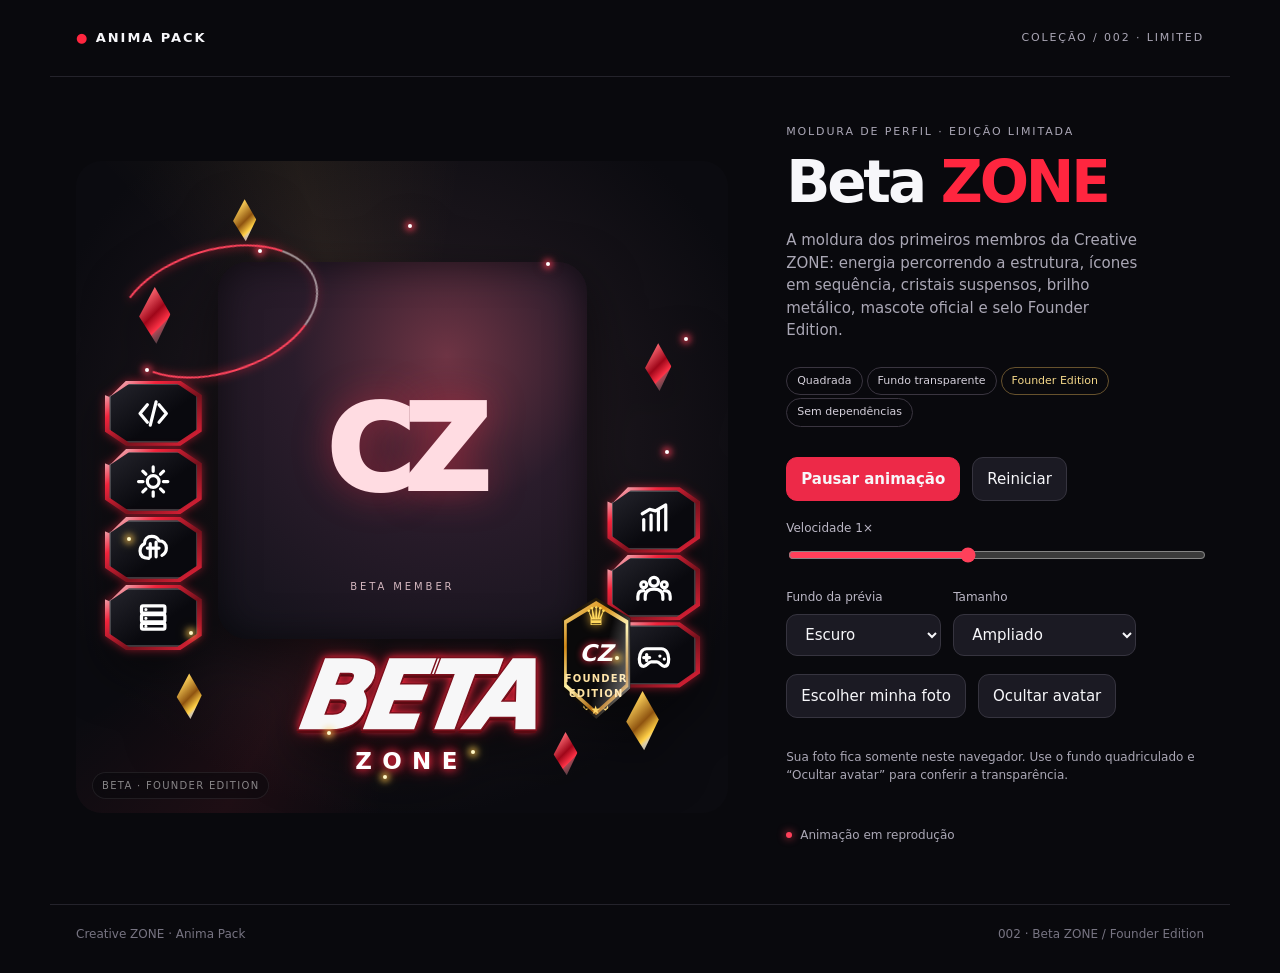
==== animations/beta-zone-frame/index.html @ 99d164d5 "feat: add animated Beta ZONE demo" ====
<!doctype html><html lang="pt-BR"><head><meta charset="utf-8"><meta name="viewport" content="width=device-width,initial-scale=1"><meta name="color-scheme" content="dark"><title>Beta ZONE · Founder Edition · Anima Pack</title><style>:root{--red:#ff263f;--red2:#ff5b70;--gold:#ffd25d;--ink:#09090e;--panel:#14141b;--muted:#aaa7b5}*{box-sizing:border-box}html,body{margin:0;min-height:100%;background:#09090d;color:#f7f7fa;font:15px/1.5 Inter,ui-sans-serif,system-ui,-apple-system,BlinkMacSystemFont,"Segoe UI",sans-serif}button,input,select{font:inherit}button,select,.upload{color:inherit;border:1px solid #36343f;background:#1b1a23;border-radius:11px;padding:10px 14px;cursor:pointer}button:hover,.upload:hover{border-color:#ff5269}button:focus-visible,select:focus-visible,.upload:focus-within,input:focus-visible{outline:2px solid #ff5b71;outline-offset:4px}header{max-width:1180px;margin:auto;padding:28px 26px;display:flex;justify-content:space-between;align-items:center;border-bottom:1px solid #24232b}.brand{font-weight:800;letter-spacing:.15em;font-size:13px}.dot{color:var(--red)}.tag{font-size:11px;letter-spacing:.17em;color:#aaa6b5}main{max-width:1180px;margin:auto;padding:42px 26px 48px;display:grid;grid-template-columns:minmax(320px,1.28fr) minmax(280px,.82fr);gap:58px;align-items:center}.stage{position:relative;aspect-ratio:1;border-radius:26px;background:radial-gradient(circle at 50% 43%,#2b2025 0,#171319 48%,#0b0b10 76%);display:grid;place-items:center;overflow:hidden;isolation:isolate}.stage::before{content:"";position:absolute;inset:-30%;background:conic-gradient(from 90deg,transparent 0 26%,#ff304414 33%,transparent 40% 63%,#ffca5710 70%,transparent 78%);animation:stageAura 14s linear infinite}.stage.checker{background:conic-gradient(#2c2b34 25%,#202028 0 50%,#2c2b34 0 75%,#202028 0) 0 0/24px 24px}.stage.light{background:#eceaf0}.stage.light::before,.stage.checker::before{opacity:.35}.composition{position:relative;width:96%;aspect-ratio:1;transition:width .25s ease;filter:drop-shadow(0 20px 26px #0008)}.portrait{position:absolute;left:20.6%;top:14%;width:58.9%;height:60.2%;overflow:hidden;border-radius:8%;background:radial-gradient(circle at 62% 25%,#6e3444 0,#2a1c2b 42%,#12121a 100%);z-index:1;display:grid;place-items:center;box-shadow:inset 0 0 38px #0008}.portrait img{position:absolute;inset:0;width:100%;height:100%;object-fit:cover}.portrait .initials{font-size:clamp(54px,10vw,118px);font-weight:950;letter-spacing:-.08em;color:#ffdce2;text-shadow:0 0 38px #ff2f4966}.portrait::after{content:"BETA MEMBER";position:absolute;bottom:12%;font-size:10px;letter-spacing:.29em;color:#d4b7bf}.portrait.custom::after{display:none}.portrait.off{visibility:hidden}.layer{position:absolute;inset:0;width:100%;height:100%;object-fit:contain;pointer-events:none;transform-origin:center}.base{z-index:3;animation:frameBreathe 4.8s ease-in-out infinite}.energy-mask{z-index:4;position:absolute;inset:0;pointer-events:none;background:linear-gradient(105deg,transparent 18%,#fff0 34%,#fff 44%,#ff354f 49%,#ffd66b 52%,#fff 55%,#fff0 64%,transparent 80%);background-size:230% 100%;mix-blend-mode:screen;opacity:.62;-webkit-mask:url('assets/base-frame.webp') center/contain no-repeat;mask:url('assets/base-frame.webp') center/contain no-repeat;animation:energySweep 5.8s ease-in-out infinite}.cz-emblem{z-index:6;animation:emblemFloat 5.6s ease-in-out infinite,emblemPulse 7.2s ease-in-out infinite}.mascot{z-index:10;transform-origin:72% 37%;animation:mascotBreathe 5.2s ease-in-out infinite}/* Ícones laterais recriados em SVG/CSS para animação independente */.icon-stack{position:absolute;z-index:7;display:grid;gap:1.15%;pointer-events:none}.icon-stack.left{left:2.5%;top:33%;width:15.5%;height:43%}.icon-stack.right{right:2.4%;top:50%;width:14.8%;height:32%}.tech-icon{position:relative;display:grid;place-items:center;filter:drop-shadow(0 0 5px #ff263f88);animation:iconIdle 3.6s ease-in-out infinite}.tech-icon::before{content:"";position:absolute;inset:4%;background:linear-gradient(145deg,#25252d,#09090e 60%);clip-path:polygon(22% 0,78% 0,100% 22%,100% 78%,78% 100%,22% 100%,0 78%,0 22%);border-radius:8px;box-shadow:inset 0 0 0 2px #fff3}.tech-icon::after{content:"";position:absolute;inset:0;background:linear-gradient(145deg,#fff,#ff263f 28%,#79121d 60%,#ff263f);clip-path:polygon(22% 0,78% 0,100% 22%,100% 78%,78% 100%,22% 100%,0 78%,0 22%,5% 25%,5% 75%,25% 95%,75% 95%,95% 75%,95% 25%,75% 5%,25% 5%,5% 25%);opacity:.92}.tech-icon svg{position:relative;z-index:2;width:54%;height:54%;stroke:#fff;fill:none;stroke-width:2.2;stroke-linecap:round;stroke-linejoin:round}.tech-icon.active{animation:iconSequence 7.2s ease-in-out infinite}.i1{animation-delay:0s}.i2{animation-delay:.45s}.i3{animation-delay:.9s}.i4{animation-delay:1.35s}.i5{animation-delay:1.8s}.i6{animation-delay:2.25s}.i7{animation-delay:2.7s}/* Título BETA ZONE */.beta-title{position:absolute;z-index:8;left:23%;bottom:3.5%;width:57%;text-align:center;pointer-events:none;animation:titlePulse 7.2s ease-in-out infinite}.beta-title .beta{font-size:clamp(34px,8.5vw,94px);font-weight:1000;font-style:italic;line-height:.75;letter-spacing:-.08em;color:#f7f7f8;-webkit-text-stroke:1.5px #7d101d;text-shadow:0 3px 0 #5b0a12,0 0 9px #ff263f,0 0 18px #ff263f77;transform:skewX(-7deg)}.beta-title .zone{margin-top:10px;font-size:clamp(9px,2.1vw,23px);font-weight:900;letter-spacing:.45em;color:#fff;text-shadow:0 0 8px #ff263f,0 0 16px #ff263f}.title-sheen{position:absolute;inset:-15% -5%;background:linear-gradient(105deg,transparent 30%,#fff 45%,#ffdbe0 50%,transparent 62%);background-size:260% 100%;mix-blend-mode:screen;opacity:0;animation:sheen 7.2s ease-in-out infinite 3.1s;clip-path:polygon(0 30%,100% 30%,100% 90%,0 90%)}/* Founder badge em CSS */.badge{position:absolute;z-index:11;right:12.5%;bottom:13%;width:13%;aspect-ratio:.72;background:linear-gradient(160deg,#271b0b,#060607 38%,#171008);clip-path:polygon(50% 0,92% 17%,92% 75%,50% 100%,8% 75%,8% 17%);display:flex;flex-direction:column;align-items:center;justify-content:center;text-align:center;filter:drop-shadow(0 0 7px #ffbb3988);animation:badgeFloat 4.4s ease-in-out infinite,badgePulse 7.2s ease-in-out infinite}.badge::before{content:"";position:absolute;inset:3%;clip-path:inherit;background:linear-gradient(135deg,#fff2a5,#d48a17 28%,#fff3a7 50%,#a9620a 75%,#fff0a0);z-index:-2}.badge::after{content:"";position:absolute;inset:7%;clip-path:inherit;background:#0a090a;z-index:-1}.crown{font-size:clamp(12px,2.3vw,26px);color:#ffd95e;filter:drop-shadow(0 0 5px #ffbf36)}.badge strong{font-size:clamp(10px,2vw,23px);font-style:italic;color:white;text-shadow:0 0 7px #ff263f}.badge small{font-size:clamp(5px,.9vw,10px);font-weight:800;letter-spacing:.12em;color:#ffe3a2}.stars{font-size:clamp(6px,1.1vw,12px);color:#ffd35b;letter-spacing:.08em}.badge-sheen{position:absolute;inset:0;background:linear-gradient(105deg,transparent 25%,#fff9 45%,transparent 58%);background-size:270% 100%;clip-path:inherit;animation:sheen 7.2s ease-in-out infinite 4.45s}/* Cristais e fragmentos externos */.crystals{position:absolute;inset:0;z-index:9;pointer-events:none}.crystal{position:absolute;width:5%;aspect-ratio:.55;background:linear-gradient(135deg,#fff 0 10%,#ff6b75 16%,#9f0619 48%,#ff3347 68%,#fff3 70%);clip-path:polygon(50% 0,100% 48%,55% 100%,0 52%);filter:drop-shadow(0 0 6px #ff263f);animation:crystalFloat var(--d,3.8s) ease-in-out infinite var(--delay,0s)}.crystal.gold{background:linear-gradient(135deg,#fff5bd 0 10%,#ffd45c 18%,#8f5410 52%,#ffcf45 72%,#fff9 78%);filter:drop-shadow(0 0 7px #ffc948)}.c1{left:8%;top:18%;--d:4.1s}.c2{left:14%;bottom:13%;--d:3.4s;--delay:-1s;width:4%}.c3{right:7%;top:27%;--d:4.7s;--delay:-2s;width:4.2%}.c4{right:9%;bottom:8%;--d:3.9s;--delay:-1.5s;width:5.2%}.c5{left:23%;top:4%;--d:5s;--delay:-2.6s;width:3.7%}.c6{right:22%;bottom:4%;--d:4.4s;--delay:-.7s;width:3.8%}.orbit{position:absolute;left:4%;top:12%;width:33%;height:20%;border:2px solid #ff445d;border-left-color:transparent;border-right-color:#fff8;border-radius:50%;transform:rotate(-17deg);filter:drop-shadow(0 0 5px #ff263f);animation:orbitPulse 4.8s ease-in-out infinite}.mascot-sheen{position:absolute;z-index:12;inset:0;pointer-events:none;mix-blend-mode:screen;background:linear-gradient(108deg,transparent 35%,#fff 47%,#ffd4dc 50%,#fff0 61%);background-size:260% 100%;opacity:.65;clip-path:polygon(43% 0,100% 0,100% 58%,48% 62%);-webkit-mask:url('assets/mascot.webp') center/contain no-repeat;mask:url('assets/mascot.webp') center/contain no-repeat;animation:mascotShine 8.6s ease-in-out infinite 2s}.particles{position:absolute;inset:0;z-index:13;pointer-events:none}.spark{position:absolute;width:4px;height:4px;border-radius:50%;background:#fff;box-shadow:0 0 7px 2px #ff4058,0 0 14px #ff4058;animation:sparkRise var(--d,4s) ease-in-out infinite var(--delay,0s)}.spark.gold{background:#fff7c7;box-shadow:0 0 7px 2px #ffc84e,0 0 14px #ffc84e}@keyframes stageAura{to{transform:rotate(360deg)}}@keyframes frameBreathe{0%,100%{filter:brightness(.98) drop-shadow(0 0 5px #ff263744)}50%{filter:brightness(1.1) drop-shadow(0 0 12px #ff263788)}}@keyframes energySweep{0%,15%{background-position:160% 0;opacity:0}25%{opacity:.72}58%{opacity:.48}74%,100%{background-position:-80% 0;opacity:0}}@keyframes emblemFloat{0%,100%{transform:translateY(0) rotate(0)}50%{transform:translateY(-4px) rotate(-.5deg)}}@keyframes emblemPulse{0%,56%,100%{filter:brightness(1) drop-shadow(0 0 5px #ff334455)}64%,73%{filter:brightness(1.35) drop-shadow(0 0 15px #ff3344bb)}}@keyframes mascotBreathe{0%,100%{transform:translateY(0) scale(1)}50%{transform:translateY(-2.5px) scale(1.004)}}@keyframes titlePulse{0%,38%,100%{filter:brightness(1)}48%,58%{filter:brightness(1.35) drop-shadow(0 0 12px #ff3048cc)}}@keyframes badgeFloat{0%,100%{transform:translateY(0)}50%{transform:translateY(-3px)}}@keyframes badgePulse{0%,62%,100%{filter:brightness(1) drop-shadow(0 0 4px #ffbc4055)}72%,82%{filter:brightness(1.3) drop-shadow(0 0 15px #ffc34bbb)}}@keyframes iconIdle{0%,100%{transform:translateY(0)}50%{transform:translateY(-1.5px)}}@keyframes iconSequence{0%,8%,100%{filter:brightness(1) drop-shadow(0 0 5px #ff263f88);transform:scale(1)}12%,20%{filter:brightness(1.8) drop-shadow(0 0 11px #ff425b) drop-shadow(0 0 20px #ff425b);transform:scale(1.07)}26%{filter:brightness(1.05);transform:scale(1)}}@keyframes sheen{0%,37%{background-position:155% 0;opacity:0}45%{opacity:.85}58%{background-position:-55% 0;opacity:0}100%{opacity:0}}@keyframes mascotShine{0%,55%{background-position:160% 0;opacity:0}62%{opacity:.8}70%{background-position:-50% 0;opacity:0}100%{opacity:0}}@keyframes crystalFloat{0%,100%{transform:translateY(0) rotate(-4deg);filter:brightness(1)}50%{transform:translateY(-7px) rotate(3deg);filter:brightness(1.24)}}@keyframes orbitPulse{0%,100%{opacity:.45;transform:rotate(-17deg) scale(.98)}50%{opacity:1;transform:rotate(-17deg) scale(1.04)}}@keyframes sparkRise{0%,100%{transform:translate(0,5px) scale(.4);opacity:0}25%{opacity:.7}55%{transform:translate(4px,-7px) scale(1);opacity:1}80%{opacity:.2}}@media(prefers-reduced-motion:reduce){.stage::before,.layer,.energy-mask,.tech-icon,.beta-title,.badge,.badge-sheen,.crystal,.orbit,.mascot-sheen,.spark{animation:none!important}}.info h1{font-size:clamp(36px,5vw,58px);line-height:1;letter-spacing:-.055em;margin:12px 0 18px}.info h1 span{color:var(--red)}.info p{color:var(--muted)}.subtitle{max-width:38ch}.chips{margin:22px 0 0}.chip{display:inline-block;font-size:11px;color:#d5d0db;border:1px solid #3a3540;border-radius:999px;padding:5px 10px;margin:3px 4px 0 0}.gold-chip{border-color:#67522d;color:#f4d789}.controls{display:grid;gap:18px;margin-top:30px}.row{display:flex;align-items:center;gap:12px;flex-wrap:wrap}.label{font-size:12px;color:#bbb7c5;display:block;margin-bottom:8px}#play{background:#ed2948;border-color:#ed2948;font-weight:720;min-width:148px}input[type=range]{accent-color:#ff405a;width:100%}.upload{position:relative}.upload input{position:absolute;width:1px;height:1px;opacity:0}.help{font-size:12px;color:#85818e}.status{font-size:12px;color:#c4c0ca;display:flex;gap:8px;align-items:center}.status::before{content:"";width:6px;height:6px;background:#ff405a;border-radius:50%;box-shadow:0 0 9px #ff405a}.stage-note{position:absolute;left:16px;bottom:14px;z-index:30;font-size:10px;letter-spacing:.13em;color:#ffffff80;background:#09090d80;border:1px solid #ffffff14;border-radius:999px;padding:5px 9px;backdrop-filter:blur(8px)}footer{max-width:1180px;margin:auto;padding:20px 26px 30px;border-top:1px solid #24232b;color:#777482;font-size:12px;display:flex;justify-content:space-between;gap:20px}a{color:#ff8294}@media(max-width:780px){header{padding:20px}.tag{font-size:10px}main{padding:24px 18px 38px;grid-template-columns:1fr;gap:30px}.stage{max-width:560px;width:100%;margin:auto}.composition{width:100%}.info h1{font-size:43px}.subtitle{max-width:none}footer{padding:20px;flex-direction:column;gap:4px}.portrait .initials{font-size:20vw}}</style></head><body><header><b class="brand"><span class="dot">●</span> ANIMA PACK</b><span class="tag">COLEÇÃO / 002 · LIMITED</span></header><main><section class="stage" id="stage" aria-label="Prévia da moldura Beta ZONE animada"><div class="composition" id="composition"><div class="portrait" id="portrait"><span class="initials">CZ</span><img id="photo" hidden alt="Sua foto de perfil"></div><img class="layer base" src="assets/base-frame.webp" alt="" aria-hidden="true"><div class="energy-mask" aria-hidden="true"></div><img class="layer cz-emblem" src="assets/cz-emblem.webp" alt="" aria-hidden="true"><div class="icon-stack left" aria-hidden="true"><div class="tech-icon active i1"><svg viewBox="0 0 24 24"><path d="M8 6 3 12l5 6M16 6l5 6-5 6M14 4l-4 16"/></svg></div><div class="tech-icon active i2"><svg viewBox="0 0 24 24"><circle cx="12" cy="12" r="4"/><path d="M12 2v3M12 19v3M4.9 4.9 7 7M17 17l2.1 2.1M2 12h3M19 12h3M4.9 19.1 7 17M17 7l2.1-2.1"/></svg></div><div class="tech-icon active i3"><svg viewBox="0 0 24 24"><path d="M9 18c-4 0-6-2-6-5 0-2 1-4 3-5 0-3 2-5 5-5 2 0 4 1 5 3 3 0 5 2 5 5 0 2-1 4-3 5"/><path d="M10 8v9M14 7v10M8 11h8"/></svg></div><div class="tech-icon active i4"><svg viewBox="0 0 24 24"><rect x="4" y="4" width="16" height="5" rx="1"/><rect x="4" y="10" width="16" height="5" rx="1"/><rect x="4" y="16" width="16" height="4" rx="1"/><path d="M7 6.5h.01M7 12.5h.01M7 18h.01"/></svg></div></div><div class="icon-stack right" aria-hidden="true"><div class="tech-icon active i5"><svg viewBox="0 0 24 24"><path d="M5 19V12M10 19V9M15 19V6M20 19V3"/><path d="m4 8 5-3 4 1 7-4"/></svg></div><div class="tech-icon active i6"><svg viewBox="0 0 24 24"><circle cx="12" cy="8" r="3"/><circle cx="5" cy="10" r="2"/><circle cx="19" cy="10" r="2"/><path d="M6 20v-2c0-3 2-5 6-5s6 2 6 5v2M1 20v-2c0-2 1-4 4-4M23 20v-2c0-2-1-4-4-4"/></svg></div><div class="tech-icon active i7"><svg viewBox="0 0 24 24"><path d="M7 8h10c3 0 5 3 5 7 0 3-1 5-3 5-2 0-3-3-5-3h-4c-2 0-3 3-5 3-2 0-3-2-3-5 0-4 2-7 5-7Z"/><path d="M7 12v4M5 14h4M16 13h.01M19 15h.01"/></svg></div></div><div class="crystals" aria-hidden="true"><i class="crystal c1"></i><i class="crystal gold c2"></i><i class="crystal c3"></i><i class="crystal gold c4"></i><i class="crystal gold c5"></i><i class="crystal c6"></i><i class="orbit"></i></div><div class="beta-title" aria-hidden="true"><div class="beta">BETA</div><div class="zone">ZONE</div><i class="title-sheen"></i></div><img class="layer mascot" src="assets/mascot.webp" alt="" aria-hidden="true"><div class="mascot-sheen" aria-hidden="true"></div><div class="badge" aria-hidden="true"><span class="crown">♛</span><strong>CZ</strong><small>FOUNDER<br>EDITION</small><span class="stars">★★★</span><i class="badge-sheen"></i></div><div class="particles" id="particles" aria-hidden="true"></div></div><span class="stage-note">BETA · FOUNDER EDITION</span></section><section class="info"><span class="tag">MOLDURA DE PERFIL · EDIÇÃO LIMITADA</span><h1>Beta <span>ZONE</span></h1><p class="subtitle">A moldura dos primeiros membros da Creative ZONE: energia percorrendo a estrutura, ícones em sequência, cristais suspensos, brilho metálico, mascote oficial e selo Founder Edition.</p><div class="chips"><span class="chip">Quadrada</span><span class="chip">Fundo transparente</span><span class="chip gold-chip">Founder Edition</span><span class="chip">Sem dependências</span></div><div class="controls"><div class="row"><button id="play" type="button" aria-pressed="false">Pausar animação</button><button id="restart" type="button">Reiniciar</button></div><div><label class="label" for="speed">Velocidade <output id="speedValue">1×</output></label><input id="speed" type="range" min="0.25" max="2" step="0.25" value="1"></div><div class="row"><div><label class="label" for="background">Fundo da prévia</label><select id="background"><option value="">Escuro</option><option value="checker">Transparência</option><option value="light">Claro</option></select></div><div><label class="label" for="size">Tamanho</label><select id="size"><option value="96%">Ampliado</option><option value="180px">Perfil · 180 px</option><option value="96px">Compacto · 96 px</option></select></div></div><div class="row"><label class="upload">Escolher minha foto<input type="file" id="upload" accept="image/png,image/jpeg,image/webp"></label><button id="avatar" type="button" aria-pressed="false">Ocultar avatar</button></div><p class="help">Sua foto fica somente neste navegador. Use o fundo quadriculado e “Ocultar avatar” para conferir a transparência.</p><p class="status" id="status" role="status">Animação em reprodução</p></div></section></main><footer><span>Creative ZONE · Anima Pack</span><span>002 · Beta ZONE / Founder Edition</span></footer><script>const composition=document.getElementById('composition'),stage=document.getElementById('stage'),play=document.getElementById('play'),speed=document.getElementById('speed'),statusEl=document.getElementById('status'),reduced=matchMedia('(prefers-reduced-motion: reduce)');let paused=reduced.matches,rate=1,photoURL;const sparks=[[9,31,3.7,0,0],[16,73,4.5,-1.1,1],[27,12,5.1,-2.4,0],[38,89,4.1,-.8,1],[51,8,4.8,-1.9,0],[61,92,3.9,-2.7,1],[73,14,4.6,-1.4,0],[84,77,5.3,-3.1,1],[92,44,4.2,-.5,0],[6,58,5.4,-2.1,1],[95,26,3.8,-1.7,0],[47,96,4.7,-.2,1]];for(const [x,y,d,delay,gold] of sparks){const s=document.createElement('i');s.className='spark'+(gold?' gold':'');s.style.left=x+'%';s.style.top=y+'%';s.style.setProperty('--d',d+'s');s.style.setProperty('--delay',delay+'s');document.getElementById('particles').appendChild(s)}function animations(){return composition.getAnimations({subtree:true}).concat(stage.getAnimations({subtree:false}))}function sync(){for(const a of animations()){a.playbackRate=rate;paused?a.pause():a.play()}play.textContent=paused?'Reproduzir animação':'Pausar animação';play.setAttribute('aria-pressed',String(paused));statusEl.textContent=paused?'Animação pausada':'Animação em reprodução'}play.onclick=()=>{paused=!paused;sync()};document.getElementById('restart').onclick=()=>{for(const a of animations())a.currentTime=0;paused=false;sync()};speed.oninput=()=>{rate=Number(speed.value);document.getElementById('speedValue').textContent=rate+'×';sync()};document.getElementById('background').onchange=e=>stage.className='stage '+e.target.value;document.getElementById('size').onchange=e=>composition.style.width=e.target.value;document.getElementById('avatar').onclick=e=>{const p=document.getElementById('portrait');p.classList.toggle('off');const hidden=p.classList.contains('off');e.target.textContent=hidden?'Mostrar avatar':'Ocultar avatar';e.target.setAttribute('aria-pressed',String(hidden))};document.getElementById('upload').onchange=e=>{const f=e.target.files[0];if(!f)return;if(!/^image\/(png|jpeg|webp)$/.test(f.type)){statusEl.textContent='Escolha PNG, JPG ou WebP.';return}if(f.size>15*1024*1024){statusEl.textContent='Escolha uma imagem de até 15 MB.';return}if(photoURL)URL.revokeObjectURL(photoURL);photoURL=URL.createObjectURL(f);const img=document.getElementById('photo');img.src=photoURL;img.hidden=false;document.getElementById('portrait').classList.add('custom');document.getElementById('portrait').classList.remove('off');document.getElementById('avatar').textContent='Ocultar avatar';statusEl.textContent='Foto carregada localmente'};document.addEventListener('visibilitychange',()=>document.hidden?animations().forEach(a=>a.pause()):sync());reduced.addEventListener('change',e=>{if(e.matches){paused=true;sync()}});requestAnimationFrame(sync);</script></body></html>
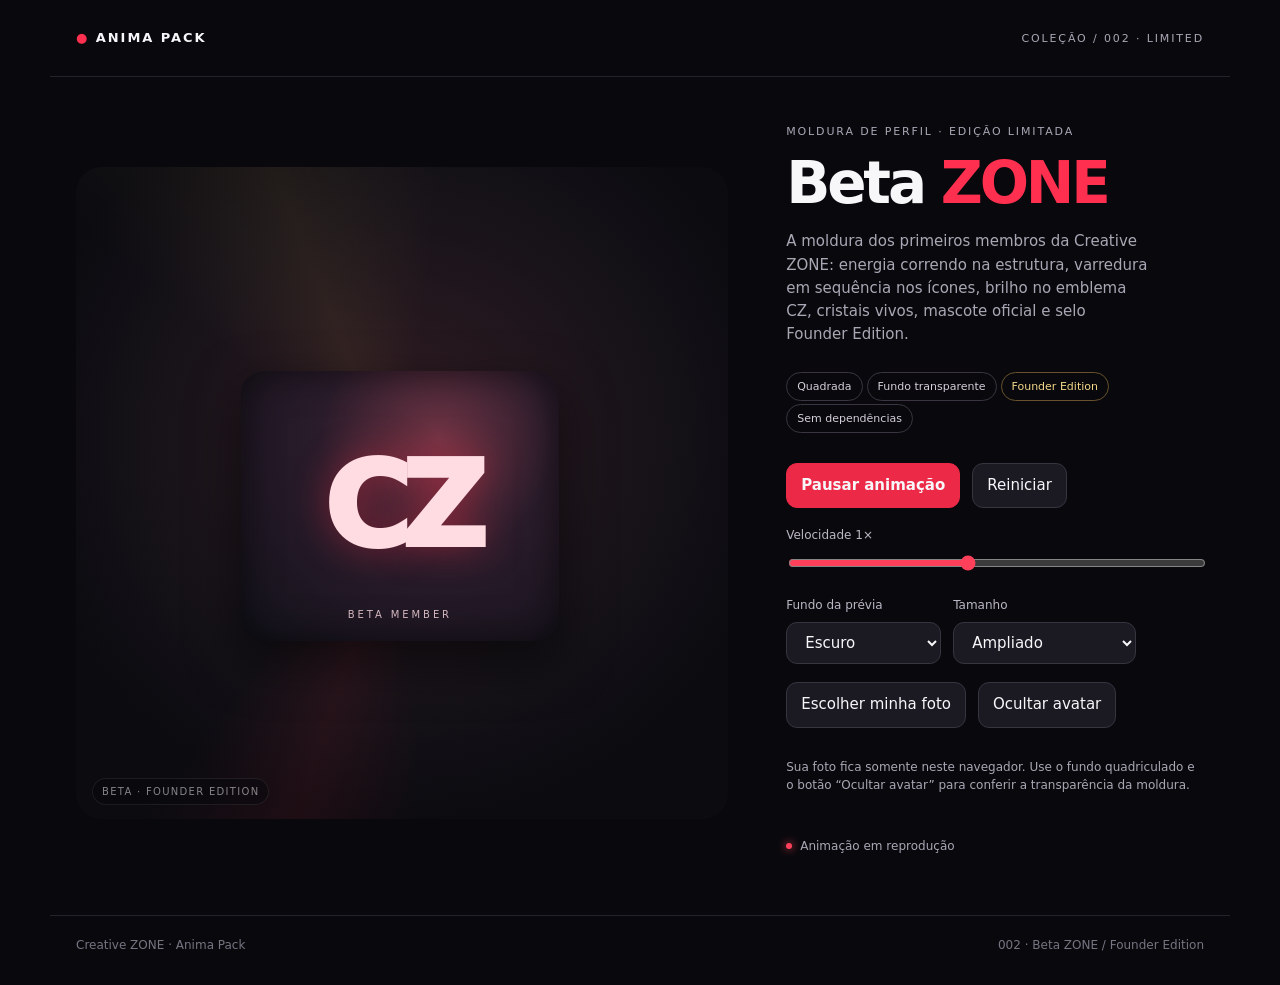
==== commit 133a4568: "fix: render complete Beta ZONE artwork with animated overlays" ====
--- a/animations/beta-zone-frame/index.html
+++ b/animations/beta-zone-frame/index.html
@@ -1 +1,110 @@
-<!doctype html><html lang="pt-BR"><head><meta charset="utf-8"><meta name="viewport" content="width=device-width,initial-scale=1"><meta name="color-scheme" content="dark"><title>Beta ZONE · Founder Edition · Anima Pack</title><style>:root{--red:#ff263f;--red2:#ff5b70;--gold:#ffd25d;--ink:#09090e;--panel:#14141b;--muted:#aaa7b5}*{box-sizing:border-box}html,body{margin:0;min-height:100%;background:#09090d;color:#f7f7fa;font:15px/1.5 Inter,ui-sans-serif,system-ui,-apple-system,BlinkMacSystemFont,"Segoe UI",sans-serif}button,input,select{font:inherit}button,select,.upload{color:inherit;border:1px solid #36343f;background:#1b1a23;border-radius:11px;padding:10px 14px;cursor:pointer}button:hover,.upload:hover{border-color:#ff5269}button:focus-visible,select:focus-visible,.upload:focus-within,input:focus-visible{outline:2px solid #ff5b71;outline-offset:4px}header{max-width:1180px;margin:auto;padding:28px 26px;display:flex;justify-content:space-between;align-items:center;border-bottom:1px solid #24232b}.brand{font-weight:800;letter-spacing:.15em;font-size:13px}.dot{color:var(--red)}.tag{font-size:11px;letter-spacing:.17em;color:#aaa6b5}main{max-width:1180px;margin:auto;padding:42px 26px 48px;display:grid;grid-template-columns:minmax(320px,1.28fr) minmax(280px,.82fr);gap:58px;align-items:center}.stage{position:relative;aspect-ratio:1;border-radius:26px;background:radial-gradient(circle at 50% 43%,#2b2025 0,#171319 48%,#0b0b10 76%);display:grid;place-items:center;overflow:hidden;isolation:isolate}.stage::before{content:"";position:absolute;inset:-30%;background:conic-gradient(from 90deg,transparent 0 26%,#ff304414 33%,transparent 40% 63%,#ffca5710 70%,transparent 78%);animation:stageAura 14s linear infinite}.stage.checker{background:conic-gradient(#2c2b34 25%,#202028 0 50%,#2c2b34 0 75%,#202028 0) 0 0/24px 24px}.stage.light{background:#eceaf0}.stage.light::before,.stage.checker::before{opacity:.35}.composition{position:relative;width:96%;aspect-ratio:1;transition:width .25s ease;filter:drop-shadow(0 20px 26px #0008)}.portrait{position:absolute;left:20.6%;top:14%;width:58.9%;height:60.2%;overflow:hidden;border-radius:8%;background:radial-gradient(circle at 62% 25%,#6e3444 0,#2a1c2b 42%,#12121a 100%);z-index:1;display:grid;place-items:center;box-shadow:inset 0 0 38px #0008}.portrait img{position:absolute;inset:0;width:100%;height:100%;object-fit:cover}.portrait .initials{font-size:clamp(54px,10vw,118px);font-weight:950;letter-spacing:-.08em;color:#ffdce2;text-shadow:0 0 38px #ff2f4966}.portrait::after{content:"BETA MEMBER";position:absolute;bottom:12%;font-size:10px;letter-spacing:.29em;color:#d4b7bf}.portrait.custom::after{display:none}.portrait.off{visibility:hidden}.layer{position:absolute;inset:0;width:100%;height:100%;object-fit:contain;pointer-events:none;transform-origin:center}.base{z-index:3;animation:frameBreathe 4.8s ease-in-out infinite}.energy-mask{z-index:4;position:absolute;inset:0;pointer-events:none;background:linear-gradient(105deg,transparent 18%,#fff0 34%,#fff 44%,#ff354f 49%,#ffd66b 52%,#fff 55%,#fff0 64%,transparent 80%);background-size:230% 100%;mix-blend-mode:screen;opacity:.62;-webkit-mask:url('assets/base-frame.webp') center/contain no-repeat;mask:url('assets/base-frame.webp') center/contain no-repeat;animation:energySweep 5.8s ease-in-out infinite}.cz-emblem{z-index:6;animation:emblemFloat 5.6s ease-in-out infinite,emblemPulse 7.2s ease-in-out infinite}.mascot{z-index:10;transform-origin:72% 37%;animation:mascotBreathe 5.2s ease-in-out infinite}/* Ícones laterais recriados em SVG/CSS para animação independente */.icon-stack{position:absolute;z-index:7;display:grid;gap:1.15%;pointer-events:none}.icon-stack.left{left:2.5%;top:33%;width:15.5%;height:43%}.icon-stack.right{right:2.4%;top:50%;width:14.8%;height:32%}.tech-icon{position:relative;display:grid;place-items:center;filter:drop-shadow(0 0 5px #ff263f88);animation:iconIdle 3.6s ease-in-out infinite}.tech-icon::before{content:"";position:absolute;inset:4%;background:linear-gradient(145deg,#25252d,#09090e 60%);clip-path:polygon(22% 0,78% 0,100% 22%,100% 78%,78% 100%,22% 100%,0 78%,0 22%);border-radius:8px;box-shadow:inset 0 0 0 2px #fff3}.tech-icon::after{content:"";position:absolute;inset:0;background:linear-gradient(145deg,#fff,#ff263f 28%,#79121d 60%,#ff263f);clip-path:polygon(22% 0,78% 0,100% 22%,100% 78%,78% 100%,22% 100%,0 78%,0 22%,5% 25%,5% 75%,25% 95%,75% 95%,95% 75%,95% 25%,75% 5%,25% 5%,5% 25%);opacity:.92}.tech-icon svg{position:relative;z-index:2;width:54%;height:54%;stroke:#fff;fill:none;stroke-width:2.2;stroke-linecap:round;stroke-linejoin:round}.tech-icon.active{animation:iconSequence 7.2s ease-in-out infinite}.i1{animation-delay:0s}.i2{animation-delay:.45s}.i3{animation-delay:.9s}.i4{animation-delay:1.35s}.i5{animation-delay:1.8s}.i6{animation-delay:2.25s}.i7{animation-delay:2.7s}/* Título BETA ZONE */.beta-title{position:absolute;z-index:8;left:23%;bottom:3.5%;width:57%;text-align:center;pointer-events:none;animation:titlePulse 7.2s ease-in-out infinite}.beta-title .beta{font-size:clamp(34px,8.5vw,94px);font-weight:1000;font-style:italic;line-height:.75;letter-spacing:-.08em;color:#f7f7f8;-webkit-text-stroke:1.5px #7d101d;text-shadow:0 3px 0 #5b0a12,0 0 9px #ff263f,0 0 18px #ff263f77;transform:skewX(-7deg)}.beta-title .zone{margin-top:10px;font-size:clamp(9px,2.1vw,23px);font-weight:900;letter-spacing:.45em;color:#fff;text-shadow:0 0 8px #ff263f,0 0 16px #ff263f}.title-sheen{position:absolute;inset:-15% -5%;background:linear-gradient(105deg,transparent 30%,#fff 45%,#ffdbe0 50%,transparent 62%);background-size:260% 100%;mix-blend-mode:screen;opacity:0;animation:sheen 7.2s ease-in-out infinite 3.1s;clip-path:polygon(0 30%,100% 30%,100% 90%,0 90%)}/* Founder badge em CSS */.badge{position:absolute;z-index:11;right:12.5%;bottom:13%;width:13%;aspect-ratio:.72;background:linear-gradient(160deg,#271b0b,#060607 38%,#171008);clip-path:polygon(50% 0,92% 17%,92% 75%,50% 100%,8% 75%,8% 17%);display:flex;flex-direction:column;align-items:center;justify-content:center;text-align:center;filter:drop-shadow(0 0 7px #ffbb3988);animation:badgeFloat 4.4s ease-in-out infinite,badgePulse 7.2s ease-in-out infinite}.badge::before{content:"";position:absolute;inset:3%;clip-path:inherit;background:linear-gradient(135deg,#fff2a5,#d48a17 28%,#fff3a7 50%,#a9620a 75%,#fff0a0);z-index:-2}.badge::after{content:"";position:absolute;inset:7%;clip-path:inherit;background:#0a090a;z-index:-1}.crown{font-size:clamp(12px,2.3vw,26px);color:#ffd95e;filter:drop-shadow(0 0 5px #ffbf36)}.badge strong{font-size:clamp(10px,2vw,23px);font-style:italic;color:white;text-shadow:0 0 7px #ff263f}.badge small{font-size:clamp(5px,.9vw,10px);font-weight:800;letter-spacing:.12em;color:#ffe3a2}.stars{font-size:clamp(6px,1.1vw,12px);color:#ffd35b;letter-spacing:.08em}.badge-sheen{position:absolute;inset:0;background:linear-gradient(105deg,transparent 25%,#fff9 45%,transparent 58%);background-size:270% 100%;clip-path:inherit;animation:sheen 7.2s ease-in-out infinite 4.45s}/* Cristais e fragmentos externos */.crystals{position:absolute;inset:0;z-index:9;pointer-events:none}.crystal{position:absolute;width:5%;aspect-ratio:.55;background:linear-gradient(135deg,#fff 0 10%,#ff6b75 16%,#9f0619 48%,#ff3347 68%,#fff3 70%);clip-path:polygon(50% 0,100% 48%,55% 100%,0 52%);filter:drop-shadow(0 0 6px #ff263f);animation:crystalFloat var(--d,3.8s) ease-in-out infinite var(--delay,0s)}.crystal.gold{background:linear-gradient(135deg,#fff5bd 0 10%,#ffd45c 18%,#8f5410 52%,#ffcf45 72%,#fff9 78%);filter:drop-shadow(0 0 7px #ffc948)}.c1{left:8%;top:18%;--d:4.1s}.c2{left:14%;bottom:13%;--d:3.4s;--delay:-1s;width:4%}.c3{right:7%;top:27%;--d:4.7s;--delay:-2s;width:4.2%}.c4{right:9%;bottom:8%;--d:3.9s;--delay:-1.5s;width:5.2%}.c5{left:23%;top:4%;--d:5s;--delay:-2.6s;width:3.7%}.c6{right:22%;bottom:4%;--d:4.4s;--delay:-.7s;width:3.8%}.orbit{position:absolute;left:4%;top:12%;width:33%;height:20%;border:2px solid #ff445d;border-left-color:transparent;border-right-color:#fff8;border-radius:50%;transform:rotate(-17deg);filter:drop-shadow(0 0 5px #ff263f);animation:orbitPulse 4.8s ease-in-out infinite}.mascot-sheen{position:absolute;z-index:12;inset:0;pointer-events:none;mix-blend-mode:screen;background:linear-gradient(108deg,transparent 35%,#fff 47%,#ffd4dc 50%,#fff0 61%);background-size:260% 100%;opacity:.65;clip-path:polygon(43% 0,100% 0,100% 58%,48% 62%);-webkit-mask:url('assets/mascot.webp') center/contain no-repeat;mask:url('assets/mascot.webp') center/contain no-repeat;animation:mascotShine 8.6s ease-in-out infinite 2s}.particles{position:absolute;inset:0;z-index:13;pointer-events:none}.spark{position:absolute;width:4px;height:4px;border-radius:50%;background:#fff;box-shadow:0 0 7px 2px #ff4058,0 0 14px #ff4058;animation:sparkRise var(--d,4s) ease-in-out infinite var(--delay,0s)}.spark.gold{background:#fff7c7;box-shadow:0 0 7px 2px #ffc84e,0 0 14px #ffc84e}@keyframes stageAura{to{transform:rotate(360deg)}}@keyframes frameBreathe{0%,100%{filter:brightness(.98) drop-shadow(0 0 5px #ff263744)}50%{filter:brightness(1.1) drop-shadow(0 0 12px #ff263788)}}@keyframes energySweep{0%,15%{background-position:160% 0;opacity:0}25%{opacity:.72}58%{opacity:.48}74%,100%{background-position:-80% 0;opacity:0}}@keyframes emblemFloat{0%,100%{transform:translateY(0) rotate(0)}50%{transform:translateY(-4px) rotate(-.5deg)}}@keyframes emblemPulse{0%,56%,100%{filter:brightness(1) drop-shadow(0 0 5px #ff334455)}64%,73%{filter:brightness(1.35) drop-shadow(0 0 15px #ff3344bb)}}@keyframes mascotBreathe{0%,100%{transform:translateY(0) scale(1)}50%{transform:translateY(-2.5px) scale(1.004)}}@keyframes titlePulse{0%,38%,100%{filter:brightness(1)}48%,58%{filter:brightness(1.35) drop-shadow(0 0 12px #ff3048cc)}}@keyframes badgeFloat{0%,100%{transform:translateY(0)}50%{transform:translateY(-3px)}}@keyframes badgePulse{0%,62%,100%{filter:brightness(1) drop-shadow(0 0 4px #ffbc4055)}72%,82%{filter:brightness(1.3) drop-shadow(0 0 15px #ffc34bbb)}}@keyframes iconIdle{0%,100%{transform:translateY(0)}50%{transform:translateY(-1.5px)}}@keyframes iconSequence{0%,8%,100%{filter:brightness(1) drop-shadow(0 0 5px #ff263f88);transform:scale(1)}12%,20%{filter:brightness(1.8) drop-shadow(0 0 11px #ff425b) drop-shadow(0 0 20px #ff425b);transform:scale(1.07)}26%{filter:brightness(1.05);transform:scale(1)}}@keyframes sheen{0%,37%{background-position:155% 0;opacity:0}45%{opacity:.85}58%{background-position:-55% 0;opacity:0}100%{opacity:0}}@keyframes mascotShine{0%,55%{background-position:160% 0;opacity:0}62%{opacity:.8}70%{background-position:-50% 0;opacity:0}100%{opacity:0}}@keyframes crystalFloat{0%,100%{transform:translateY(0) rotate(-4deg);filter:brightness(1)}50%{transform:translateY(-7px) rotate(3deg);filter:brightness(1.24)}}@keyframes orbitPulse{0%,100%{opacity:.45;transform:rotate(-17deg) scale(.98)}50%{opacity:1;transform:rotate(-17deg) scale(1.04)}}@keyframes sparkRise{0%,100%{transform:translate(0,5px) scale(.4);opacity:0}25%{opacity:.7}55%{transform:translate(4px,-7px) scale(1);opacity:1}80%{opacity:.2}}@media(prefers-reduced-motion:reduce){.stage::before,.layer,.energy-mask,.tech-icon,.beta-title,.badge,.badge-sheen,.crystal,.orbit,.mascot-sheen,.spark{animation:none!important}}.info h1{font-size:clamp(36px,5vw,58px);line-height:1;letter-spacing:-.055em;margin:12px 0 18px}.info h1 span{color:var(--red)}.info p{color:var(--muted)}.subtitle{max-width:38ch}.chips{margin:22px 0 0}.chip{display:inline-block;font-size:11px;color:#d5d0db;border:1px solid #3a3540;border-radius:999px;padding:5px 10px;margin:3px 4px 0 0}.gold-chip{border-color:#67522d;color:#f4d789}.controls{display:grid;gap:18px;margin-top:30px}.row{display:flex;align-items:center;gap:12px;flex-wrap:wrap}.label{font-size:12px;color:#bbb7c5;display:block;margin-bottom:8px}#play{background:#ed2948;border-color:#ed2948;font-weight:720;min-width:148px}input[type=range]{accent-color:#ff405a;width:100%}.upload{position:relative}.upload input{position:absolute;width:1px;height:1px;opacity:0}.help{font-size:12px;color:#85818e}.status{font-size:12px;color:#c4c0ca;display:flex;gap:8px;align-items:center}.status::before{content:"";width:6px;height:6px;background:#ff405a;border-radius:50%;box-shadow:0 0 9px #ff405a}.stage-note{position:absolute;left:16px;bottom:14px;z-index:30;font-size:10px;letter-spacing:.13em;color:#ffffff80;background:#09090d80;border:1px solid #ffffff14;border-radius:999px;padding:5px 9px;backdrop-filter:blur(8px)}footer{max-width:1180px;margin:auto;padding:20px 26px 30px;border-top:1px solid #24232b;color:#777482;font-size:12px;display:flex;justify-content:space-between;gap:20px}a{color:#ff8294}@media(max-width:780px){header{padding:20px}.tag{font-size:10px}main{padding:24px 18px 38px;grid-template-columns:1fr;gap:30px}.stage{max-width:560px;width:100%;margin:auto}.composition{width:100%}.info h1{font-size:43px}.subtitle{max-width:none}footer{padding:20px;flex-direction:column;gap:4px}.portrait .initials{font-size:20vw}}</style></head><body><header><b class="brand"><span class="dot">●</span> ANIMA PACK</b><span class="tag">COLEÇÃO / 002 · LIMITED</span></header><main><section class="stage" id="stage" aria-label="Prévia da moldura Beta ZONE animada"><div class="composition" id="composition"><div class="portrait" id="portrait"><span class="initials">CZ</span><img id="photo" hidden alt="Sua foto de perfil"></div><img class="layer base" src="assets/base-frame.webp" alt="" aria-hidden="true"><div class="energy-mask" aria-hidden="true"></div><img class="layer cz-emblem" src="assets/cz-emblem.webp" alt="" aria-hidden="true"><div class="icon-stack left" aria-hidden="true"><div class="tech-icon active i1"><svg viewBox="0 0 24 24"><path d="M8 6 3 12l5 6M16 6l5 6-5 6M14 4l-4 16"/></svg></div><div class="tech-icon active i2"><svg viewBox="0 0 24 24"><circle cx="12" cy="12" r="4"/><path d="M12 2v3M12 19v3M4.9 4.9 7 7M17 17l2.1 2.1M2 12h3M19 12h3M4.9 19.1 7 17M17 7l2.1-2.1"/></svg></div><div class="tech-icon active i3"><svg viewBox="0 0 24 24"><path d="M9 18c-4 0-6-2-6-5 0-2 1-4 3-5 0-3 2-5 5-5 2 0 4 1 5 3 3 0 5 2 5 5 0 2-1 4-3 5"/><path d="M10 8v9M14 7v10M8 11h8"/></svg></div><div class="tech-icon active i4"><svg viewBox="0 0 24 24"><rect x="4" y="4" width="16" height="5" rx="1"/><rect x="4" y="10" width="16" height="5" rx="1"/><rect x="4" y="16" width="16" height="4" rx="1"/><path d="M7 6.5h.01M7 12.5h.01M7 18h.01"/></svg></div></div><div class="icon-stack right" aria-hidden="true"><div class="tech-icon active i5"><svg viewBox="0 0 24 24"><path d="M5 19V12M10 19V9M15 19V6M20 19V3"/><path d="m4 8 5-3 4 1 7-4"/></svg></div><div class="tech-icon active i6"><svg viewBox="0 0 24 24"><circle cx="12" cy="8" r="3"/><circle cx="5" cy="10" r="2"/><circle cx="19" cy="10" r="2"/><path d="M6 20v-2c0-3 2-5 6-5s6 2 6 5v2M1 20v-2c0-2 1-4 4-4M23 20v-2c0-2-1-4-4-4"/></svg></div><div class="tech-icon active i7"><svg viewBox="0 0 24 24"><path d="M7 8h10c3 0 5 3 5 7 0 3-1 5-3 5-2 0-3-3-5-3h-4c-2 0-3 3-5 3-2 0-3-2-3-5 0-4 2-7 5-7Z"/><path d="M7 12v4M5 14h4M16 13h.01M19 15h.01"/></svg></div></div><div class="crystals" aria-hidden="true"><i class="crystal c1"></i><i class="crystal gold c2"></i><i class="crystal c3"></i><i class="crystal gold c4"></i><i class="crystal gold c5"></i><i class="crystal c6"></i><i class="orbit"></i></div><div class="beta-title" aria-hidden="true"><div class="beta">BETA</div><div class="zone">ZONE</div><i class="title-sheen"></i></div><img class="layer mascot" src="assets/mascot.webp" alt="" aria-hidden="true"><div class="mascot-sheen" aria-hidden="true"></div><div class="badge" aria-hidden="true"><span class="crown">♛</span><strong>CZ</strong><small>FOUNDER<br>EDITION</small><span class="stars">★★★</span><i class="badge-sheen"></i></div><div class="particles" id="particles" aria-hidden="true"></div></div><span class="stage-note">BETA · FOUNDER EDITION</span></section><section class="info"><span class="tag">MOLDURA DE PERFIL · EDIÇÃO LIMITADA</span><h1>Beta <span>ZONE</span></h1><p class="subtitle">A moldura dos primeiros membros da Creative ZONE: energia percorrendo a estrutura, ícones em sequência, cristais suspensos, brilho metálico, mascote oficial e selo Founder Edition.</p><div class="chips"><span class="chip">Quadrada</span><span class="chip">Fundo transparente</span><span class="chip gold-chip">Founder Edition</span><span class="chip">Sem dependências</span></div><div class="controls"><div class="row"><button id="play" type="button" aria-pressed="false">Pausar animação</button><button id="restart" type="button">Reiniciar</button></div><div><label class="label" for="speed">Velocidade <output id="speedValue">1×</output></label><input id="speed" type="range" min="0.25" max="2" step="0.25" value="1"></div><div class="row"><div><label class="label" for="background">Fundo da prévia</label><select id="background"><option value="">Escuro</option><option value="checker">Transparência</option><option value="light">Claro</option></select></div><div><label class="label" for="size">Tamanho</label><select id="size"><option value="96%">Ampliado</option><option value="180px">Perfil · 180 px</option><option value="96px">Compacto · 96 px</option></select></div></div><div class="row"><label class="upload">Escolher minha foto<input type="file" id="upload" accept="image/png,image/jpeg,image/webp"></label><button id="avatar" type="button" aria-pressed="false">Ocultar avatar</button></div><p class="help">Sua foto fica somente neste navegador. Use o fundo quadriculado e “Ocultar avatar” para conferir a transparência.</p><p class="status" id="status" role="status">Animação em reprodução</p></div></section></main><footer><span>Creative ZONE · Anima Pack</span><span>002 · Beta ZONE / Founder Edition</span></footer><script>const composition=document.getElementById('composition'),stage=document.getElementById('stage'),play=document.getElementById('play'),speed=document.getElementById('speed'),statusEl=document.getElementById('status'),reduced=matchMedia('(prefers-reduced-motion: reduce)');let paused=reduced.matches,rate=1,photoURL;const sparks=[[9,31,3.7,0,0],[16,73,4.5,-1.1,1],[27,12,5.1,-2.4,0],[38,89,4.1,-.8,1],[51,8,4.8,-1.9,0],[61,92,3.9,-2.7,1],[73,14,4.6,-1.4,0],[84,77,5.3,-3.1,1],[92,44,4.2,-.5,0],[6,58,5.4,-2.1,1],[95,26,3.8,-1.7,0],[47,96,4.7,-.2,1]];for(const [x,y,d,delay,gold] of sparks){const s=document.createElement('i');s.className='spark'+(gold?' gold':'');s.style.left=x+'%';s.style.top=y+'%';s.style.setProperty('--d',d+'s');s.style.setProperty('--delay',delay+'s');document.getElementById('particles').appendChild(s)}function animations(){return composition.getAnimations({subtree:true}).concat(stage.getAnimations({subtree:false}))}function sync(){for(const a of animations()){a.playbackRate=rate;paused?a.pause():a.play()}play.textContent=paused?'Reproduzir animação':'Pausar animação';play.setAttribute('aria-pressed',String(paused));statusEl.textContent=paused?'Animação pausada':'Animação em reprodução'}play.onclick=()=>{paused=!paused;sync()};document.getElementById('restart').onclick=()=>{for(const a of animations())a.currentTime=0;paused=false;sync()};speed.oninput=()=>{rate=Number(speed.value);document.getElementById('speedValue').textContent=rate+'×';sync()};document.getElementById('background').onchange=e=>stage.className='stage '+e.target.value;document.getElementById('size').onchange=e=>composition.style.width=e.target.value;document.getElementById('avatar').onclick=e=>{const p=document.getElementById('portrait');p.classList.toggle('off');const hidden=p.classList.contains('off');e.target.textContent=hidden?'Mostrar avatar':'Ocultar avatar';e.target.setAttribute('aria-pressed',String(hidden))};document.getElementById('upload').onchange=e=>{const f=e.target.files[0];if(!f)return;if(!/^image\/(png|jpeg|webp)$/.test(f.type)){statusEl.textContent='Escolha PNG, JPG ou WebP.';return}if(f.size>15*1024*1024){statusEl.textContent='Escolha uma imagem de até 15 MB.';return}if(photoURL)URL.revokeObjectURL(photoURL);photoURL=URL.createObjectURL(f);const img=document.getElementById('photo');img.src=photoURL;img.hidden=false;document.getElementById('portrait').classList.add('custom');document.getElementById('portrait').classList.remove('off');document.getElementById('avatar').textContent='Ocultar avatar';statusEl.textContent='Foto carregada localmente'};document.addEventListener('visibilitychange',()=>document.hidden?animations().forEach(a=>a.pause()):sync());reduced.addEventListener('change',e=>{if(e.matches){paused=true;sync()}});requestAnimationFrame(sync);</script></body></html>+<!doctype html>
+<html lang="pt-BR">
+<head>
+<meta charset="utf-8">
+<meta name="viewport" content="width=device-width,initial-scale=1">
+<meta name="color-scheme" content="dark">
+<title>Beta ZONE · Founder Edition · Anima Pack</title>
+<style>
+:root{--accent:#ff304f;--gold:#ffcf61;--bg:#09090d;--panel:#12121a;--line:#2a2932}
+*{box-sizing:border-box}html,body{margin:0;min-height:100%;background:var(--bg);color:#f7f7fa;font:15px/1.55 Inter,system-ui,-apple-system,Segoe UI,sans-serif}
+button,input,select{font:inherit}button,select,.upload{color:inherit;border:1px solid #36343f;background:#1b1a23;border-radius:11px;padding:10px 14px;cursor:pointer}.upload{display:inline-block;position:relative}button:hover,.upload:hover{border-color:#ff5269}button:focus-visible,select:focus-visible,.upload:focus-within,input:focus-visible{outline:2px solid #ff5b71;outline-offset:4px}
+header{max-width:1180px;margin:auto;padding:28px 26px;display:flex;justify-content:space-between;align-items:center;border-bottom:1px solid #24232b}.brand{font-weight:800;letter-spacing:.15em;font-size:13px}.dot{color:var(--accent)}.tag{font-size:11px;letter-spacing:.17em;color:#aaa6b5}
+main{max-width:1180px;margin:auto;padding:42px 26px 48px;display:grid;grid-template-columns:minmax(320px,1.28fr) minmax(280px,.82fr);gap:58px;align-items:center}
+.stage{position:relative;aspect-ratio:1;border-radius:26px;background:radial-gradient(circle at 50% 42%,#311c23 0,#171319 48%,#0b0b10 76%);display:grid;place-items:center;overflow:hidden;isolation:isolate}.stage::before{content:"";position:absolute;inset:-30%;background:conic-gradient(from 90deg,transparent 0 24%,#ff304414 30%,transparent 36% 61%,#ffca5710 69%,transparent 77%);animation:stageAura 14s linear infinite}.stage.checker{background:conic-gradient(#2c2b34 25%,#202028 0 50%,#2c2b34 0 75%,#202028 0) 0 0/24px 24px}.stage.light{background:#eceaf0}.stage.light::before,.stage.checker::before{opacity:.35}
+.composition{position:relative;width:96%;aspect-ratio:1;transition:width .25s ease;filter:drop-shadow(0 20px 26px #0008)}
+.portrait{position:absolute;left:24.3%;top:30.5%;width:50.7%;height:43.1%;overflow:hidden;border-radius:8%;background:radial-gradient(circle at 62% 25%,#6e3444 0,#2a1c2b 42%,#12121a 100%);z-index:1;display:grid;place-items:center;box-shadow:inset 0 0 38px #0008}
+.portrait img{position:absolute;inset:0;width:100%;height:100%;object-fit:cover}.portrait .initials{font-size:clamp(54px,10vw,118px);font-weight:950;letter-spacing:-.08em;color:#ffdce2;text-shadow:0 0 38px #ff2f4966}.portrait::after{content:"BETA MEMBER";position:absolute;bottom:7%;font-size:10px;letter-spacing:.29em;color:#d4b7bf}.portrait.custom::after{display:none}.portrait.off{visibility:hidden}
+.layer,.fx{position:absolute;inset:0;pointer-events:none}.layer{width:100%;height:100%;object-fit:contain}
+.full{z-index:5;animation:artBreathe 5.2s ease-in-out infinite}
+.fx{background-repeat:no-repeat;background-position:center;background-size:contain;mix-blend-mode:screen;opacity:0}
+.frame-sweep{z-index:6;-webkit-mask:url('assets/base-frame.webp') center/contain no-repeat;mask:url('assets/base-frame.webp') center/contain no-repeat;background-image:linear-gradient(105deg,transparent 18%,#fff0 34%,#fff 44%,#ff354f 49%,#ffd66b 52%,#fff 55%,#fff0 64%,transparent 80%);background-size:230% 100%;animation:energySweep 5.8s ease-in-out infinite}
+.frame-pulse{z-index:6;-webkit-mask:url('assets/base-frame.webp') center/contain no-repeat;mask:url('assets/base-frame.webp') center/contain no-repeat;background:radial-gradient(circle at 50% 50%,#ff3c5c55 0,#ff3c5c00 58%);animation:framePulse 4.8s ease-in-out infinite}
+.cz-pulse{z-index:7;-webkit-mask:url('assets/full-frame.webp') center/contain no-repeat;mask:url('assets/full-frame.webp') center/contain no-repeat;clip-path:inset(0 48% 60% 0);background:radial-gradient(circle at 29% 20%,#fff 0,#ffd9df 8%,#ff375d 18%,transparent 43%);animation:czPulse 7.2s ease-in-out infinite}
+.title-sheen{z-index:7;-webkit-mask:url('assets/full-frame.webp') center/contain no-repeat;mask:url('assets/full-frame.webp') center/contain no-repeat;clip-path:inset(70% 20% 0 18%);background-image:linear-gradient(108deg,transparent 35%,#fff 47%,#ffd4dc 50%,#fff0 61%);background-size:260% 100%;animation:sheen 7.2s ease-in-out infinite 3.2s}
+.badge-sheen{z-index:8;-webkit-mask:url('assets/full-frame.webp') center/contain no-repeat;mask:url('assets/full-frame.webp') center/contain no-repeat;clip-path:inset(58% 5% 8% 70%);background-image:linear-gradient(108deg,transparent 34%,#fff2ba 44%,#ffffff 49%,#ffe17d 52%,#fff0 61%);background-size:260% 100%;animation:sheen 7.2s ease-in-out infinite 4.5s}
+.mascot-breathe{z-index:7;-webkit-mask:url('assets/full-frame.webp') center/contain no-repeat;mask:url('assets/full-frame.webp') center/contain no-repeat;clip-path:inset(0 0 48% 42%);background:radial-gradient(circle at 75% 18%,#ffffff33 0,#ff415800 35%),radial-gradient(circle at 68% 34%,#ff365444 0,#ff365400 48%);animation:mascotPulse 5.2s ease-in-out infinite}
+.mascot-shine{z-index:8;-webkit-mask:url('assets/full-frame.webp') center/contain no-repeat;mask:url('assets/full-frame.webp') center/contain no-repeat;clip-path:inset(0 0 48% 42%);background-image:linear-gradient(106deg,transparent 50%,#fff 60%,#ffdfe5 65%,transparent 75%);background-size:240% 100%;animation:mascotShine 8.6s ease-in-out infinite 2s}
+.effects-drift{z-index:4;-webkit-mask:url('assets/full-frame.webp') center/contain no-repeat;mask:url('assets/full-frame.webp') center/contain no-repeat;background:radial-gradient(circle at 8% 64%,#ffd35b66 0,#ffd35b00 20%),radial-gradient(circle at 86% 20%,#ff466266 0,#ff466200 23%),radial-gradient(circle at 72% 78%,#ffd35b77 0,#ffd35b00 14%),radial-gradient(circle at 23% 13%,#ff5f7d55 0,#ff5f7d00 19%);animation:effectsDrift 6.5s ease-in-out infinite}
+.scan-left,.scan-right{z-index:7;-webkit-mask:url('assets/full-frame.webp') center/contain no-repeat;mask:url('assets/full-frame.webp') center/contain no-repeat;background-image:linear-gradient(180deg,transparent 0 8%,#ff506933 14%,#ffffffcc 18%,#ff415dcc 22%,transparent 28%,transparent 100%);background-size:100% 44%}.scan-left{clip-path:inset(28% 77% 17% 0);animation:leftScan 7.2s linear infinite}.scan-right{clip-path:inset(48% 0 12% 80%);animation:rightScan 7.2s linear infinite 1.9s}
+.particles{position:absolute;inset:0;z-index:9;pointer-events:none}.spark{position:absolute;width:4px;height:4px;border-radius:50%;background:#fff;box-shadow:0 0 7px 2px #ff4058,0 0 14px #ff4058;animation:sparkRise var(--d,4s) ease-in-out infinite var(--delay,0s)}.spark.gold{background:#fff7c7;box-shadow:0 0 7px 2px #ffc84e,0 0 14px #ffc84e}
+@keyframes stageAura{to{transform:rotate(360deg)}}
+@keyframes artBreathe{0%,100%{transform:translateY(0) scale(1);filter:brightness(.98) drop-shadow(0 0 6px #ff263744)}50%{transform:translateY(-1px) scale(1.003);filter:brightness(1.08) drop-shadow(0 0 12px #ff263788)}}
+@keyframes energySweep{0%,14%{background-position:160% 0;opacity:0}24%{opacity:.85}58%{opacity:.5}74%,100%{background-position:-80% 0;opacity:0}}
+@keyframes framePulse{0%,100%{opacity:.14}50%{opacity:.42}}
+@keyframes czPulse{0%,56%,100%{opacity:0}62%,72%{opacity:.95}}
+@keyframes sheen{0%,37%{background-position:155% 0;opacity:0}45%{opacity:.8}58%{background-position:-55% 0;opacity:0}100%{opacity:0}}
+@keyframes mascotPulse{0%,100%{opacity:.14}50%{opacity:.32}}
+@keyframes mascotShine{0%,55%{background-position:160% 0;opacity:0}62%{opacity:.8}70%{background-position:-50% 0;opacity:0}100%{opacity:0}}
+@keyframes effectsDrift{0%,100%{transform:translate(0,0) rotate(0);opacity:.12}50%{transform:translate(2px,-5px) rotate(.4deg);opacity:.33}}
+@keyframes leftScan{0%,100%{background-position:0 -120%;opacity:0}8%{opacity:.85}33%{background-position:0 118%;opacity:.15}45%,100%{opacity:0}}
+@keyframes rightScan{0%,100%{background-position:0 -120%;opacity:0}8%{opacity:.85}33%{background-position:0 118%;opacity:.15}45%,100%{opacity:0}}
+@keyframes sparkRise{0%,100%{transform:translate(0,5px) scale(.4);opacity:0}25%{opacity:.7}55%{transform:translate(4px,-7px) scale(1);opacity:1}80%{opacity:.2}}
+@media(prefers-reduced-motion:reduce){.stage::before,.composition *,.particles .spark{animation:none!important}}
+.info h1{font-size:clamp(36px,5vw,58px);line-height:1;letter-spacing:-.055em;margin:12px 0 18px}.info h1 span{color:var(--accent)}.info p{color:#aaa7b5}.subtitle{max-width:38ch}.chips{margin:22px 0 0}.chip{display:inline-block;font-size:11px;color:#d5d0db;border:1px solid #3a3540;border-radius:999px;padding:5px 10px;margin:3px 4px 0 0}.gold-chip{border-color:#67522d;color:#f4d789}.controls{display:grid;gap:18px;margin-top:30px}.row{display:flex;align-items:center;gap:12px;flex-wrap:wrap}.label{font-size:12px;color:#bbb7c5;display:block;margin-bottom:8px}#play{background:#ed2948;border-color:#ed2948;font-weight:720;min-width:148px}input[type=range]{accent-color:#ff405a;width:100%}.upload input{position:absolute;width:1px;height:1px;opacity:0}.help{font-size:12px;color:#85818e}.status{font-size:12px;color:#c4c0ca;display:flex;gap:8px;align-items:center}.status::before{content:"";width:6px;height:6px;background:#ff405a;border-radius:50%;box-shadow:0 0 9px #ff405a}.stage-note{position:absolute;left:16px;bottom:14px;z-index:30;font-size:10px;letter-spacing:.13em;color:#ffffff80;background:#09090d80;border:1px solid #ffffff14;border-radius:999px;padding:5px 9px;backdrop-filter:blur(8px)}
+footer{max-width:1180px;margin:auto;padding:20px 26px 30px;border-top:1px solid #24232b;color:#777482;font-size:12px;display:flex;justify-content:space-between;gap:20px}a{color:#ff8294}
+@media(max-width:780px){header{padding:20px}.tag{font-size:10px}main{padding:24px 18px 38px;grid-template-columns:1fr;gap:30px}.stage{max-width:560px;width:100%;margin:auto}.composition{width:100%}.info h1{font-size:43px}.subtitle{max-width:none}footer{padding:20px;flex-direction:column;gap:4px}.portrait .initials{font-size:20vw}}
+</style>
+</head>
+<body>
+<header><b class="brand"><span class="dot">●</span> ANIMA PACK</b><span class="tag">COLEÇÃO / 002 · LIMITED</span></header>
+<main>
+<section class="stage" id="stage" aria-label="Prévia da moldura Beta ZONE animada">
+  <div class="composition" id="composition">
+    <div class="portrait" id="portrait"><span class="initials">CZ</span><img id="photo" hidden alt="Sua foto de perfil"></div>
+    <div class="fx effects-drift" aria-hidden="true"></div>
+    <img class="layer full" src="assets/full-frame.webp" alt="" aria-hidden="true">
+    <div class="fx frame-pulse" aria-hidden="true"></div>
+    <div class="fx frame-sweep" aria-hidden="true"></div>
+    <div class="fx cz-pulse" aria-hidden="true"></div>
+    <div class="fx scan-left" aria-hidden="true"></div>
+    <div class="fx scan-right" aria-hidden="true"></div>
+    <div class="fx title-sheen" aria-hidden="true"></div>
+    <div class="fx mascot-breathe" aria-hidden="true"></div>
+    <div class="fx mascot-shine" aria-hidden="true"></div>
+    <div class="fx badge-sheen" aria-hidden="true"></div>
+    <div class="particles" id="particles" aria-hidden="true"></div>
+  </div>
+  <span class="stage-note">BETA · FOUNDER EDITION</span>
+</section>
+<section class="info">
+  <span class="tag">MOLDURA DE PERFIL · EDIÇÃO LIMITADA</span>
+  <h1>Beta <span>ZONE</span></h1>
+  <p class="subtitle">A moldura dos primeiros membros da Creative ZONE: energia correndo na estrutura, varredura em sequência nos ícones, brilho no emblema CZ, cristais vivos, mascote oficial e selo Founder Edition.</p>
+  <div class="chips"><span class="chip">Quadrada</span><span class="chip">Fundo transparente</span><span class="chip gold-chip">Founder Edition</span><span class="chip">Sem dependências</span></div>
+  <div class="controls">
+    <div class="row"><button id="play" type="button" aria-pressed="false">Pausar animação</button><button id="restart" type="button">Reiniciar</button></div>
+    <div><label class="label" for="speed">Velocidade <output id="speedValue">1×</output></label><input id="speed" type="range" min="0.25" max="2" step="0.25" value="1"></div>
+    <div class="row"><div><label class="label" for="background">Fundo da prévia</label><select id="background"><option value="">Escuro</option><option value="checker">Transparência</option><option value="light">Claro</option></select></div><div><label class="label" for="size">Tamanho</label><select id="size"><option value="96%">Ampliado</option><option value="180px">Perfil · 180 px</option><option value="96px">Compacto · 96 px</option></select></div></div>
+    <div class="row"><label class="upload">Escolher minha foto<input type="file" id="upload" accept="image/png,image/jpeg,image/webp"></label><button id="avatar" type="button" aria-pressed="false">Ocultar avatar</button></div>
+    <p class="help">Sua foto fica somente neste navegador. Use o fundo quadriculado e o botão “Ocultar avatar” para conferir a transparência da moldura.</p>
+    <p class="status" id="status" role="status">Animação em reprodução</p>
+  </div>
+</section>
+</main>
+<footer><span>Creative ZONE · Anima Pack</span><span>002 · Beta ZONE / Founder Edition</span></footer>
+<script>
+const composition=document.getElementById('composition');
+const stage=document.getElementById('stage');
+const play=document.getElementById('play');
+const speed=document.getElementById('speed');
+const statusEl=document.getElementById('status');
+const reduced=matchMedia('(prefers-reduced-motion: reduce)');
+let paused=reduced.matches,rate=1,photoURL;
+const sparks=[[9,31,3.7,0,false],[16,73,4.5,-1.1,true],[27,12,5.1,-2.4,false],[38,89,4.1,-.8,true],[51,8,4.8,-1.9,false],[61,92,3.9,-2.7,true],[73,14,4.6,-1.4,false],[84,77,5.3,-3.1,true],[92,44,4.2,-.5,false],[6,58,5.4,-2.1,true],[95,26,3.8,-1.7,false],[47,96,4.7,-.2,true]];
+for(const [x,y,d,delay,gold] of sparks){const s=document.createElement('i');s.className='spark'+(gold?' gold':'');s.style.left=x+'%';s.style.top=y+'%';s.style.setProperty('--d',d+'s');s.style.setProperty('--delay',delay+'s');document.getElementById('particles').appendChild(s)}
+function animations(){return composition.getAnimations({subtree:true}).concat(stage.getAnimations({subtree:false}))}
+function sync(){for(const a of animations()){a.playbackRate=rate;paused?a.pause():a.play()}play.textContent=paused?'Reproduzir animação':'Pausar animação';play.setAttribute('aria-pressed',String(paused));statusEl.textContent=paused?'Animação pausada':'Animação em reprodução'}
+play.onclick=()=>{paused=!paused;sync()};
+document.getElementById('restart').onclick=()=>{for(const a of animations())a.currentTime=0;paused=false;sync()};
+speed.oninput=()=>{rate=Number(speed.value);document.getElementById('speedValue').textContent=rate+'×';sync()};
+document.getElementById('background').onchange=e=>stage.className='stage '+e.target.value;
+document.getElementById('size').onchange=e=>composition.style.width=e.target.value;
+document.getElementById('avatar').onclick=e=>{const p=document.getElementById('portrait');p.classList.toggle('off');const hidden=p.classList.contains('off');e.target.textContent=hidden?'Mostrar avatar':'Ocultar avatar';e.target.setAttribute('aria-pressed',String(hidden))};
+document.getElementById('upload').onchange=e=>{const f=e.target.files[0];if(!f)return;if(!/^image/(png|jpeg|webp)$/.test(f.type)){statusEl.textContent='Escolha uma imagem PNG, JPG ou WebP.';return}if(f.size>15*1024*1024){statusEl.textContent='Escolha uma imagem de até 15 MB.';return}if(photoURL)URL.revokeObjectURL(photoURL);photoURL=URL.createObjectURL(f);const img=document.getElementById('photo');img.src=photoURL;img.hidden=false;document.getElementById('portrait').classList.add('custom');document.getElementById('portrait').classList.remove('off');document.getElementById('avatar').textContent='Ocultar avatar';document.getElementById('avatar').setAttribute('aria-pressed','false');statusEl.textContent='Foto carregada localmente'};
+document.addEventListener('visibilitychange',()=>{if(document.hidden){for(const a of animations())a.pause()}else sync()});
+reduced.addEventListener('change',e=>{if(e.matches){paused=true;sync()}});
+requestAnimationFrame(sync);
+</script>
+</body>
+</html>
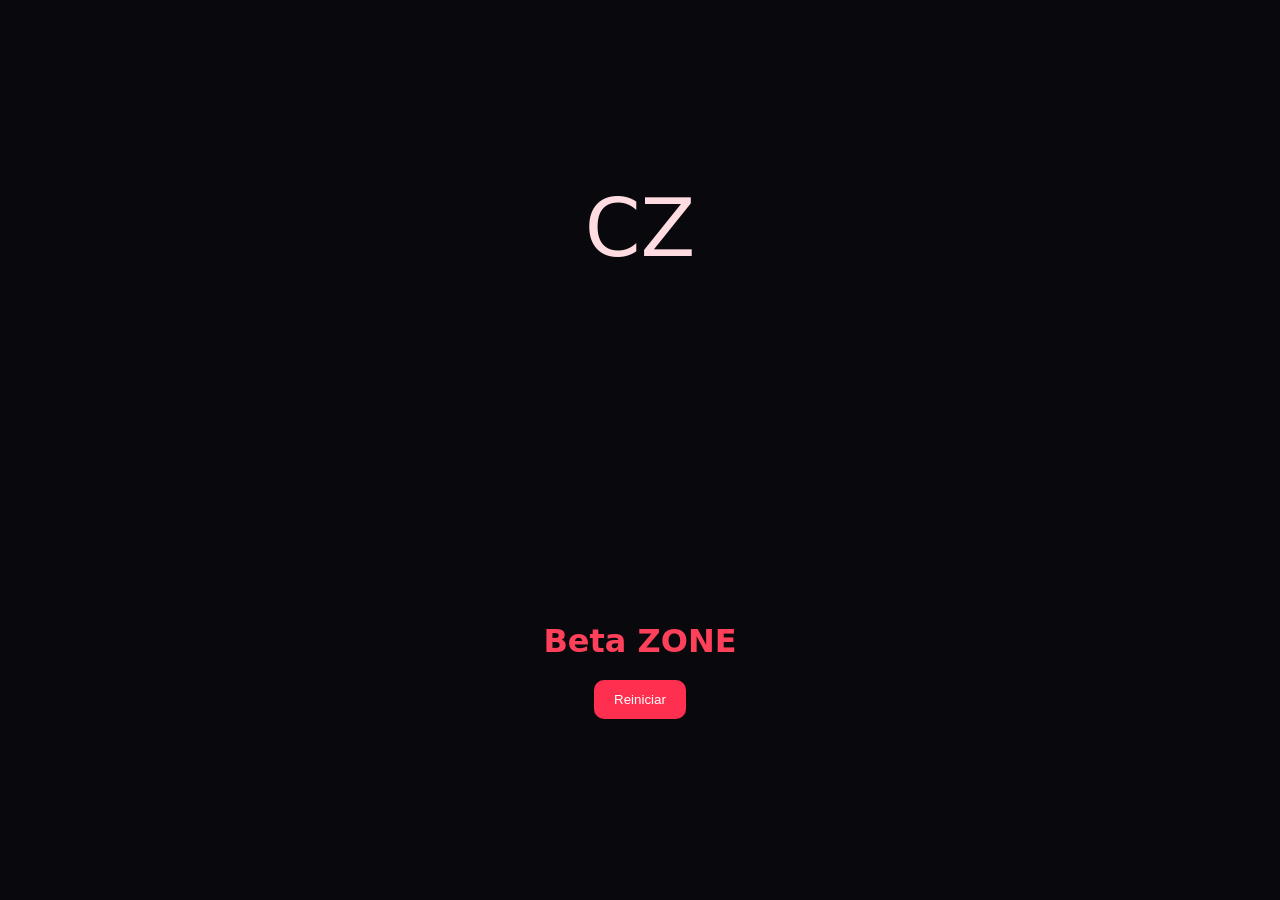
==== commit 0fb22043: "Fix beta zone frame renderer to compose separated layers" ====
--- a/animations/beta-zone-frame/index.html
+++ b/animations/beta-zone-frame/index.html
@@ -3,108 +3,21 @@
 <head>
 <meta charset="utf-8">
 <meta name="viewport" content="width=device-width,initial-scale=1">
-<meta name="color-scheme" content="dark">
-<title>Beta ZONE · Founder Edition · Anima Pack</title>
+<title>Beta ZONE · Founder Edition</title>
 <style>
-:root{--accent:#ff304f;--gold:#ffcf61;--bg:#09090d;--panel:#12121a;--line:#2a2932}
-*{box-sizing:border-box}html,body{margin:0;min-height:100%;background:var(--bg);color:#f7f7fa;font:15px/1.55 Inter,system-ui,-apple-system,Segoe UI,sans-serif}
-button,input,select{font:inherit}button,select,.upload{color:inherit;border:1px solid #36343f;background:#1b1a23;border-radius:11px;padding:10px 14px;cursor:pointer}.upload{display:inline-block;position:relative}button:hover,.upload:hover{border-color:#ff5269}button:focus-visible,select:focus-visible,.upload:focus-within,input:focus-visible{outline:2px solid #ff5b71;outline-offset:4px}
-header{max-width:1180px;margin:auto;padding:28px 26px;display:flex;justify-content:space-between;align-items:center;border-bottom:1px solid #24232b}.brand{font-weight:800;letter-spacing:.15em;font-size:13px}.dot{color:var(--accent)}.tag{font-size:11px;letter-spacing:.17em;color:#aaa6b5}
-main{max-width:1180px;margin:auto;padding:42px 26px 48px;display:grid;grid-template-columns:minmax(320px,1.28fr) minmax(280px,.82fr);gap:58px;align-items:center}
-.stage{position:relative;aspect-ratio:1;border-radius:26px;background:radial-gradient(circle at 50% 42%,#311c23 0,#171319 48%,#0b0b10 76%);display:grid;place-items:center;overflow:hidden;isolation:isolate}.stage::before{content:"";position:absolute;inset:-30%;background:conic-gradient(from 90deg,transparent 0 24%,#ff304414 30%,transparent 36% 61%,#ffca5710 69%,transparent 77%);animation:stageAura 14s linear infinite}.stage.checker{background:conic-gradient(#2c2b34 25%,#202028 0 50%,#2c2b34 0 75%,#202028 0) 0 0/24px 24px}.stage.light{background:#eceaf0}.stage.light::before,.stage.checker::before{opacity:.35}
-.composition{position:relative;width:96%;aspect-ratio:1;transition:width .25s ease;filter:drop-shadow(0 20px 26px #0008)}
-.portrait{position:absolute;left:24.3%;top:30.5%;width:50.7%;height:43.1%;overflow:hidden;border-radius:8%;background:radial-gradient(circle at 62% 25%,#6e3444 0,#2a1c2b 42%,#12121a 100%);z-index:1;display:grid;place-items:center;box-shadow:inset 0 0 38px #0008}
-.portrait img{position:absolute;inset:0;width:100%;height:100%;object-fit:cover}.portrait .initials{font-size:clamp(54px,10vw,118px);font-weight:950;letter-spacing:-.08em;color:#ffdce2;text-shadow:0 0 38px #ff2f4966}.portrait::after{content:"BETA MEMBER";position:absolute;bottom:7%;font-size:10px;letter-spacing:.29em;color:#d4b7bf}.portrait.custom::after{display:none}.portrait.off{visibility:hidden}
-.layer,.fx{position:absolute;inset:0;pointer-events:none}.layer{width:100%;height:100%;object-fit:contain}
-.full{z-index:5;animation:artBreathe 5.2s ease-in-out infinite}
-.fx{background-repeat:no-repeat;background-position:center;background-size:contain;mix-blend-mode:screen;opacity:0}
-.frame-sweep{z-index:6;-webkit-mask:url('assets/base-frame.webp') center/contain no-repeat;mask:url('assets/base-frame.webp') center/contain no-repeat;background-image:linear-gradient(105deg,transparent 18%,#fff0 34%,#fff 44%,#ff354f 49%,#ffd66b 52%,#fff 55%,#fff0 64%,transparent 80%);background-size:230% 100%;animation:energySweep 5.8s ease-in-out infinite}
-.frame-pulse{z-index:6;-webkit-mask:url('assets/base-frame.webp') center/contain no-repeat;mask:url('assets/base-frame.webp') center/contain no-repeat;background:radial-gradient(circle at 50% 50%,#ff3c5c55 0,#ff3c5c00 58%);animation:framePulse 4.8s ease-in-out infinite}
-.cz-pulse{z-index:7;-webkit-mask:url('assets/full-frame.webp') center/contain no-repeat;mask:url('assets/full-frame.webp') center/contain no-repeat;clip-path:inset(0 48% 60% 0);background:radial-gradient(circle at 29% 20%,#fff 0,#ffd9df 8%,#ff375d 18%,transparent 43%);animation:czPulse 7.2s ease-in-out infinite}
-.title-sheen{z-index:7;-webkit-mask:url('assets/full-frame.webp') center/contain no-repeat;mask:url('assets/full-frame.webp') center/contain no-repeat;clip-path:inset(70% 20% 0 18%);background-image:linear-gradient(108deg,transparent 35%,#fff 47%,#ffd4dc 50%,#fff0 61%);background-size:260% 100%;animation:sheen 7.2s ease-in-out infinite 3.2s}
-.badge-sheen{z-index:8;-webkit-mask:url('assets/full-frame.webp') center/contain no-repeat;mask:url('assets/full-frame.webp') center/contain no-repeat;clip-path:inset(58% 5% 8% 70%);background-image:linear-gradient(108deg,transparent 34%,#fff2ba 44%,#ffffff 49%,#ffe17d 52%,#fff0 61%);background-size:260% 100%;animation:sheen 7.2s ease-in-out infinite 4.5s}
-.mascot-breathe{z-index:7;-webkit-mask:url('assets/full-frame.webp') center/contain no-repeat;mask:url('assets/full-frame.webp') center/contain no-repeat;clip-path:inset(0 0 48% 42%);background:radial-gradient(circle at 75% 18%,#ffffff33 0,#ff415800 35%),radial-gradient(circle at 68% 34%,#ff365444 0,#ff365400 48%);animation:mascotPulse 5.2s ease-in-out infinite}
-.mascot-shine{z-index:8;-webkit-mask:url('assets/full-frame.webp') center/contain no-repeat;mask:url('assets/full-frame.webp') center/contain no-repeat;clip-path:inset(0 0 48% 42%);background-image:linear-gradient(106deg,transparent 50%,#fff 60%,#ffdfe5 65%,transparent 75%);background-size:240% 100%;animation:mascotShine 8.6s ease-in-out infinite 2s}
-.effects-drift{z-index:4;-webkit-mask:url('assets/full-frame.webp') center/contain no-repeat;mask:url('assets/full-frame.webp') center/contain no-repeat;background:radial-gradient(circle at 8% 64%,#ffd35b66 0,#ffd35b00 20%),radial-gradient(circle at 86% 20%,#ff466266 0,#ff466200 23%),radial-gradient(circle at 72% 78%,#ffd35b77 0,#ffd35b00 14%),radial-gradient(circle at 23% 13%,#ff5f7d55 0,#ff5f7d00 19%);animation:effectsDrift 6.5s ease-in-out infinite}
-.scan-left,.scan-right{z-index:7;-webkit-mask:url('assets/full-frame.webp') center/contain no-repeat;mask:url('assets/full-frame.webp') center/contain no-repeat;background-image:linear-gradient(180deg,transparent 0 8%,#ff506933 14%,#ffffffcc 18%,#ff415dcc 22%,transparent 28%,transparent 100%);background-size:100% 44%}.scan-left{clip-path:inset(28% 77% 17% 0);animation:leftScan 7.2s linear infinite}.scan-right{clip-path:inset(48% 0 12% 80%);animation:rightScan 7.2s linear infinite 1.9s}
-.particles{position:absolute;inset:0;z-index:9;pointer-events:none}.spark{position:absolute;width:4px;height:4px;border-radius:50%;background:#fff;box-shadow:0 0 7px 2px #ff4058,0 0 14px #ff4058;animation:sparkRise var(--d,4s) ease-in-out infinite var(--delay,0s)}.spark.gold{background:#fff7c7;box-shadow:0 0 7px 2px #ffc84e,0 0 14px #ffc84e}
-@keyframes stageAura{to{transform:rotate(360deg)}}
-@keyframes artBreathe{0%,100%{transform:translateY(0) scale(1);filter:brightness(.98) drop-shadow(0 0 6px #ff263744)}50%{transform:translateY(-1px) scale(1.003);filter:brightness(1.08) drop-shadow(0 0 12px #ff263788)}}
-@keyframes energySweep{0%,14%{background-position:160% 0;opacity:0}24%{opacity:.85}58%{opacity:.5}74%,100%{background-position:-80% 0;opacity:0}}
-@keyframes framePulse{0%,100%{opacity:.14}50%{opacity:.42}}
-@keyframes czPulse{0%,56%,100%{opacity:0}62%,72%{opacity:.95}}
-@keyframes sheen{0%,37%{background-position:155% 0;opacity:0}45%{opacity:.8}58%{background-position:-55% 0;opacity:0}100%{opacity:0}}
-@keyframes mascotPulse{0%,100%{opacity:.14}50%{opacity:.32}}
-@keyframes mascotShine{0%,55%{background-position:160% 0;opacity:0}62%{opacity:.8}70%{background-position:-50% 0;opacity:0}100%{opacity:0}}
-@keyframes effectsDrift{0%,100%{transform:translate(0,0) rotate(0);opacity:.12}50%{transform:translate(2px,-5px) rotate(.4deg);opacity:.33}}
-@keyframes leftScan{0%,100%{background-position:0 -120%;opacity:0}8%{opacity:.85}33%{background-position:0 118%;opacity:.15}45%,100%{opacity:0}}
-@keyframes rightScan{0%,100%{background-position:0 -120%;opacity:0}8%{opacity:.85}33%{background-position:0 118%;opacity:.15}45%,100%{opacity:0}}
-@keyframes sparkRise{0%,100%{transform:translate(0,5px) scale(.4);opacity:0}25%{opacity:.7}55%{transform:translate(4px,-7px) scale(1);opacity:1}80%{opacity:.2}}
-@media(prefers-reduced-motion:reduce){.stage::before,.composition *,.particles .spark{animation:none!important}}
-.info h1{font-size:clamp(36px,5vw,58px);line-height:1;letter-spacing:-.055em;margin:12px 0 18px}.info h1 span{color:var(--accent)}.info p{color:#aaa7b5}.subtitle{max-width:38ch}.chips{margin:22px 0 0}.chip{display:inline-block;font-size:11px;color:#d5d0db;border:1px solid #3a3540;border-radius:999px;padding:5px 10px;margin:3px 4px 0 0}.gold-chip{border-color:#67522d;color:#f4d789}.controls{display:grid;gap:18px;margin-top:30px}.row{display:flex;align-items:center;gap:12px;flex-wrap:wrap}.label{font-size:12px;color:#bbb7c5;display:block;margin-bottom:8px}#play{background:#ed2948;border-color:#ed2948;font-weight:720;min-width:148px}input[type=range]{accent-color:#ff405a;width:100%}.upload input{position:absolute;width:1px;height:1px;opacity:0}.help{font-size:12px;color:#85818e}.status{font-size:12px;color:#c4c0ca;display:flex;gap:8px;align-items:center}.status::before{content:"";width:6px;height:6px;background:#ff405a;border-radius:50%;box-shadow:0 0 9px #ff405a}.stage-note{position:absolute;left:16px;bottom:14px;z-index:30;font-size:10px;letter-spacing:.13em;color:#ffffff80;background:#09090d80;border:1px solid #ffffff14;border-radius:999px;padding:5px 9px;backdrop-filter:blur(8px)}
-footer{max-width:1180px;margin:auto;padding:20px 26px 30px;border-top:1px solid #24232b;color:#777482;font-size:12px;display:flex;justify-content:space-between;gap:20px}a{color:#ff8294}
-@media(max-width:780px){header{padding:20px}.tag{font-size:10px}main{padding:24px 18px 38px;grid-template-columns:1fr;gap:30px}.stage{max-width:560px;width:100%;margin:auto}.composition{width:100%}.info h1{font-size:43px}.subtitle{max-width:none}footer{padding:20px;flex-direction:column;gap:4px}.portrait .initials{font-size:20vw}}
+body{margin:0;background:#09090d;color:#fff;font-family:system-ui;display:grid;place-items:center;min-height:100vh}.wrap{text-align:center}.frame{position:relative;width:min(70vw,420px);aspect-ratio:1}.frame img{position:absolute;inset:0;width:100%;height:100%;object-fit:contain}.avatar{z-index:1;display:grid;place-items:center;font-size:80px;color:#ffdce2}.base{z-index:3;animation:pulse 5s infinite}.mascot{z-index:4}.emblem{z-index:5}.fx{z-index:6;animation:spin 6s linear infinite}.title{margin-top:20px;color:#ff405a;font-size:32px;font-weight:900}@keyframes pulse{50%{filter:brightness(1.3) drop-shadow(0 0 18px #ff405a)}}@keyframes spin{to{transform:rotate(360deg)}}button{margin-top:20px;padding:12px 20px;border-radius:10px;background:#ff304f;color:white;border:0}
 </style>
 </head>
 <body>
-<header><b class="brand"><span class="dot">●</span> ANIMA PACK</b><span class="tag">COLEÇÃO / 002 · LIMITED</span></header>
-<main>
-<section class="stage" id="stage" aria-label="Prévia da moldura Beta ZONE animada">
-  <div class="composition" id="composition">
-    <div class="portrait" id="portrait"><span class="initials">CZ</span><img id="photo" hidden alt="Sua foto de perfil"></div>
-    <div class="fx effects-drift" aria-hidden="true"></div>
-    <img class="layer full" src="assets/full-frame.webp" alt="" aria-hidden="true">
-    <div class="fx frame-pulse" aria-hidden="true"></div>
-    <div class="fx frame-sweep" aria-hidden="true"></div>
-    <div class="fx cz-pulse" aria-hidden="true"></div>
-    <div class="fx scan-left" aria-hidden="true"></div>
-    <div class="fx scan-right" aria-hidden="true"></div>
-    <div class="fx title-sheen" aria-hidden="true"></div>
-    <div class="fx mascot-breathe" aria-hidden="true"></div>
-    <div class="fx mascot-shine" aria-hidden="true"></div>
-    <div class="fx badge-sheen" aria-hidden="true"></div>
-    <div class="particles" id="particles" aria-hidden="true"></div>
-  </div>
-  <span class="stage-note">BETA · FOUNDER EDITION</span>
-</section>
-<section class="info">
-  <span class="tag">MOLDURA DE PERFIL · EDIÇÃO LIMITADA</span>
-  <h1>Beta <span>ZONE</span></h1>
-  <p class="subtitle">A moldura dos primeiros membros da Creative ZONE: energia correndo na estrutura, varredura em sequência nos ícones, brilho no emblema CZ, cristais vivos, mascote oficial e selo Founder Edition.</p>
-  <div class="chips"><span class="chip">Quadrada</span><span class="chip">Fundo transparente</span><span class="chip gold-chip">Founder Edition</span><span class="chip">Sem dependências</span></div>
-  <div class="controls">
-    <div class="row"><button id="play" type="button" aria-pressed="false">Pausar animação</button><button id="restart" type="button">Reiniciar</button></div>
-    <div><label class="label" for="speed">Velocidade <output id="speedValue">1×</output></label><input id="speed" type="range" min="0.25" max="2" step="0.25" value="1"></div>
-    <div class="row"><div><label class="label" for="background">Fundo da prévia</label><select id="background"><option value="">Escuro</option><option value="checker">Transparência</option><option value="light">Claro</option></select></div><div><label class="label" for="size">Tamanho</label><select id="size"><option value="96%">Ampliado</option><option value="180px">Perfil · 180 px</option><option value="96px">Compacto · 96 px</option></select></div></div>
-    <div class="row"><label class="upload">Escolher minha foto<input type="file" id="upload" accept="image/png,image/jpeg,image/webp"></label><button id="avatar" type="button" aria-pressed="false">Ocultar avatar</button></div>
-    <p class="help">Sua foto fica somente neste navegador. Use o fundo quadriculado e o botão “Ocultar avatar” para conferir a transparência da moldura.</p>
-    <p class="status" id="status" role="status">Animação em reprodução</p>
-  </div>
-</section>
-</main>
-<footer><span>Creative ZONE · Anima Pack</span><span>002 · Beta ZONE / Founder Edition</span></footer>
-<script>
-const composition=document.getElementById('composition');
-const stage=document.getElementById('stage');
-const play=document.getElementById('play');
-const speed=document.getElementById('speed');
-const statusEl=document.getElementById('status');
-const reduced=matchMedia('(prefers-reduced-motion: reduce)');
-let paused=reduced.matches,rate=1,photoURL;
-const sparks=[[9,31,3.7,0,false],[16,73,4.5,-1.1,true],[27,12,5.1,-2.4,false],[38,89,4.1,-.8,true],[51,8,4.8,-1.9,false],[61,92,3.9,-2.7,true],[73,14,4.6,-1.4,false],[84,77,5.3,-3.1,true],[92,44,4.2,-.5,false],[6,58,5.4,-2.1,true],[95,26,3.8,-1.7,false],[47,96,4.7,-.2,true]];
-for(const [x,y,d,delay,gold] of sparks){const s=document.createElement('i');s.className='spark'+(gold?' gold':'');s.style.left=x+'%';s.style.top=y+'%';s.style.setProperty('--d',d+'s');s.style.setProperty('--delay',delay+'s');document.getElementById('particles').appendChild(s)}
-function animations(){return composition.getAnimations({subtree:true}).concat(stage.getAnimations({subtree:false}))}
-function sync(){for(const a of animations()){a.playbackRate=rate;paused?a.pause():a.play()}play.textContent=paused?'Reproduzir animação':'Pausar animação';play.setAttribute('aria-pressed',String(paused));statusEl.textContent=paused?'Animação pausada':'Animação em reprodução'}
-play.onclick=()=>{paused=!paused;sync()};
-document.getElementById('restart').onclick=()=>{for(const a of animations())a.currentTime=0;paused=false;sync()};
-speed.oninput=()=>{rate=Number(speed.value);document.getElementById('speedValue').textContent=rate+'×';sync()};
-document.getElementById('background').onchange=e=>stage.className='stage '+e.target.value;
-document.getElementById('size').onchange=e=>composition.style.width=e.target.value;
-document.getElementById('avatar').onclick=e=>{const p=document.getElementById('portrait');p.classList.toggle('off');const hidden=p.classList.contains('off');e.target.textContent=hidden?'Mostrar avatar':'Ocultar avatar';e.target.setAttribute('aria-pressed',String(hidden))};
-document.getElementById('upload').onchange=e=>{const f=e.target.files[0];if(!f)return;if(!/^image/(png|jpeg|webp)$/.test(f.type)){statusEl.textContent='Escolha uma imagem PNG, JPG ou WebP.';return}if(f.size>15*1024*1024){statusEl.textContent='Escolha uma imagem de até 15 MB.';return}if(photoURL)URL.revokeObjectURL(photoURL);photoURL=URL.createObjectURL(f);const img=document.getElementById('photo');img.src=photoURL;img.hidden=false;document.getElementById('portrait').classList.add('custom');document.getElementById('portrait').classList.remove('off');document.getElementById('avatar').textContent='Ocultar avatar';document.getElementById('avatar').setAttribute('aria-pressed','false');statusEl.textContent='Foto carregada localmente'};
-document.addEventListener('visibilitychange',()=>{if(document.hidden){for(const a of animations())a.pause()}else sync()});
-reduced.addEventListener('change',e=>{if(e.matches){paused=true;sync()}});
-requestAnimationFrame(sync);
-</script>
+<div class="wrap">
+<div class="frame">
+<div class="avatar">CZ</div>
+<img class="base" src="assets/base-frame.webp" alt="">
+<img class="mascot" src="assets/mascot.webp" alt="">
+<img class="emblem" src="assets/cz-emblem.webp" alt="">
+</div>
+<div class="title">Beta ZONE</div>
+<button onclick="location.reload()">Reiniciar</button>
+</div>
 </body>
-</html>
+</html>
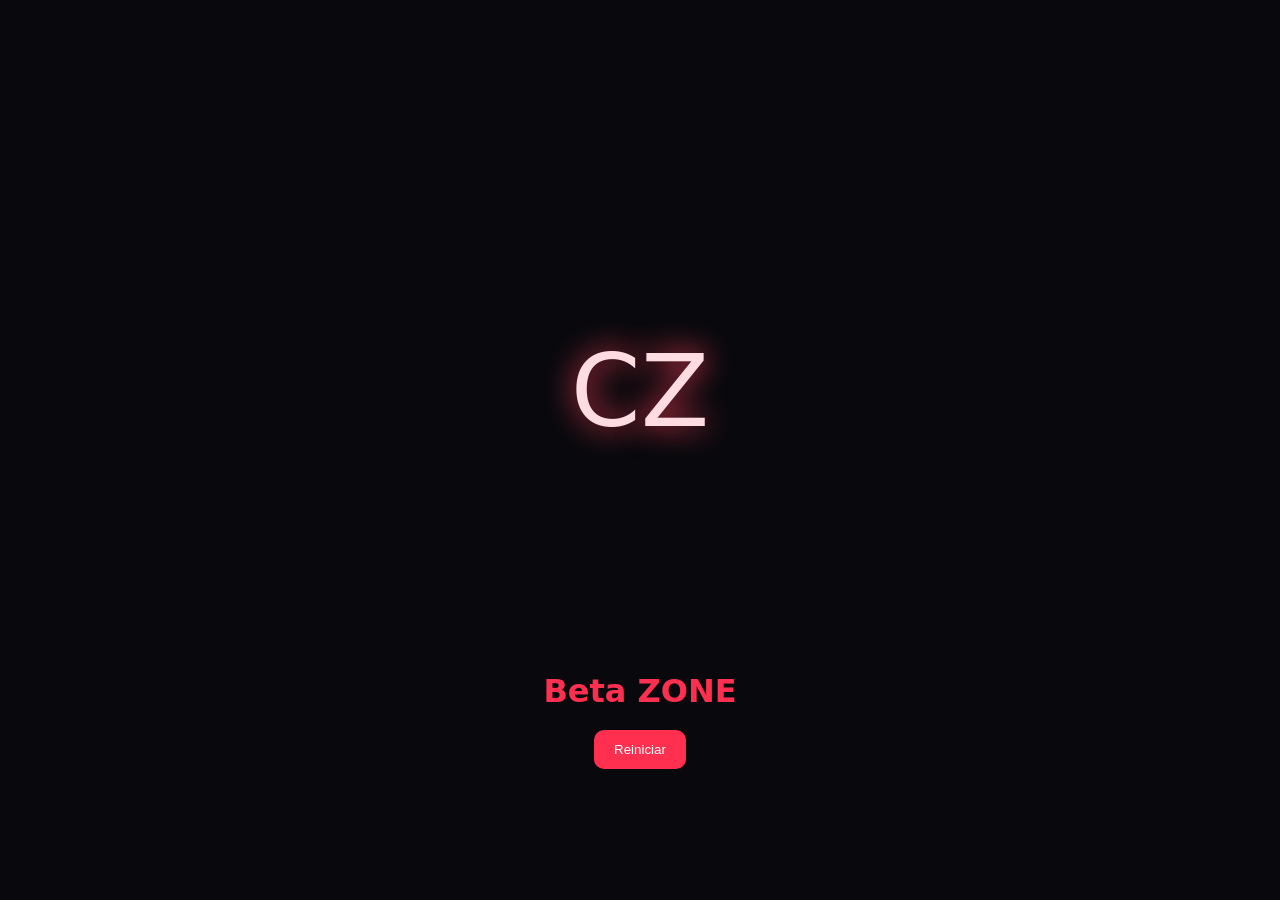
==== commit da501fbc: "Restore beta zone frame renderer with layered assets" ====
--- a/animations/beta-zone-frame/index.html
+++ b/animations/beta-zone-frame/index.html
@@ -1,23 +1,2 @@
 <!doctype html>
-<html lang="pt-BR">
-<head>
-<meta charset="utf-8">
-<meta name="viewport" content="width=device-width,initial-scale=1">
-<title>Beta ZONE · Founder Edition</title>
-<style>
-body{margin:0;background:#09090d;color:#fff;font-family:system-ui;display:grid;place-items:center;min-height:100vh}.wrap{text-align:center}.frame{position:relative;width:min(70vw,420px);aspect-ratio:1}.frame img{position:absolute;inset:0;width:100%;height:100%;object-fit:contain}.avatar{z-index:1;display:grid;place-items:center;font-size:80px;color:#ffdce2}.base{z-index:3;animation:pulse 5s infinite}.mascot{z-index:4}.emblem{z-index:5}.fx{z-index:6;animation:spin 6s linear infinite}.title{margin-top:20px;color:#ff405a;font-size:32px;font-weight:900}@keyframes pulse{50%{filter:brightness(1.3) drop-shadow(0 0 18px #ff405a)}}@keyframes spin{to{transform:rotate(360deg)}}button{margin-top:20px;padding:12px 20px;border-radius:10px;background:#ff304f;color:white;border:0}
-</style>
-</head>
-<body>
-<div class="wrap">
-<div class="frame">
-<div class="avatar">CZ</div>
-<img class="base" src="assets/base-frame.webp" alt="">
-<img class="mascot" src="assets/mascot.webp" alt="">
-<img class="emblem" src="assets/cz-emblem.webp" alt="">
-</div>
-<div class="title">Beta ZONE</div>
-<button onclick="location.reload()">Reiniciar</button>
-</div>
-</body>
-</html>+<html lang="pt-BR"><head><meta charset="utf-8"><meta name="viewport" content="width=device-width,initial-scale=1"><title>Beta ZONE · Founder Edition</title><style>:root{--bg:#09090d;--accent:#ff304f}*{box-sizing:border-box}body{margin:0;min-height:100vh;background:var(--bg);color:#fff;font-family:system-ui;display:grid;place-items:center}.wrap{text-align:center}.stage{position:relative;width:min(78vw,520px);aspect-ratio:1}.layer{position:absolute;inset:0;width:100%;height:100%;object-fit:contain;pointer-events:none}.avatar{z-index:1;display:grid;place-items:center;font-size:100px;color:#ffdce2;text-shadow:0 0 30px #ff405a}.base{z-index:3;animation:pulse 5s ease-in-out infinite}.mascot{z-index:4}.emblem{z-index:5}.glow{z-index:6;animation:glow 3s infinite}.title{font-size:32px;font-weight:900;color:var(--accent);margin-top:20px}button{margin-top:20px;padding:12px 20px;border-radius:10px;background:var(--accent);color:white;border:0}@keyframes pulse{50%{filter:brightness(1.3) drop-shadow(0 0 18px #ff405a)}}@keyframes glow{50%{opacity:.8;filter:brightness(1.5)}} </style></head><body><div class="wrap"><div class="stage"><div class="layer avatar">CZ</div><img class="layer base" src="assets/base-frame.webp"><img class="layer mascot" src="assets/mascot.webp"><img class="layer emblem" src="assets/cz-emblem.webp"><div class="layer glow"></div></div><div class="title">Beta ZONE</div><button onclick="location.reload()">Reiniciar</button></div></body></html>
